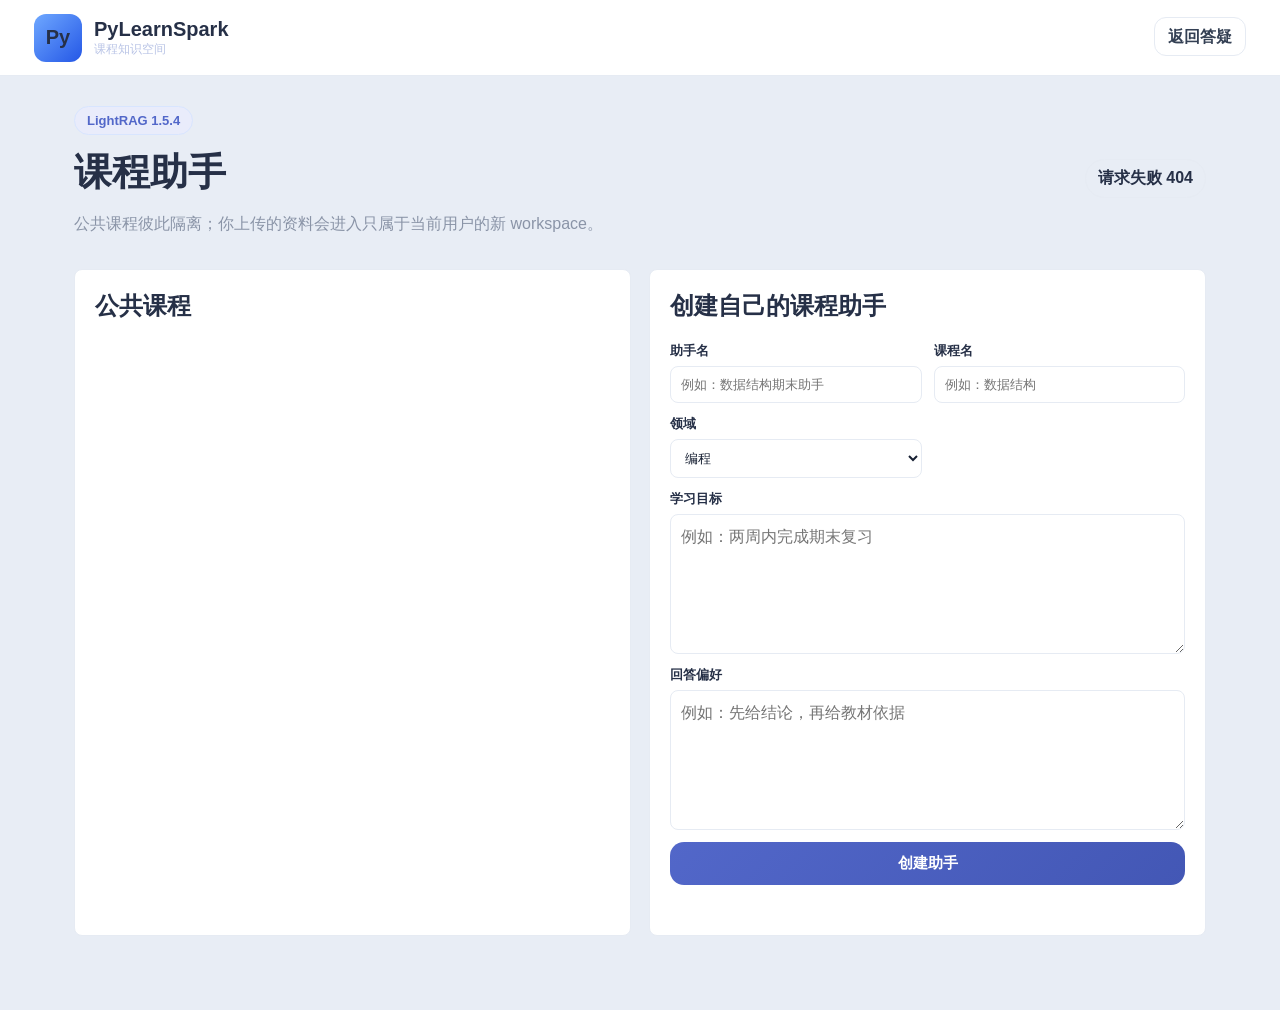
==== static/assistants.html @ be87c615 "Initial commit: Learn Spark campus agent" ====
<!doctype html>
<html lang="zh-CN">
<head>
  <meta charset="UTF-8" />
  <meta name="viewport" content="width=device-width, initial-scale=1.0" />
  <title>课程助手｜PyLearnSpark</title>
  <link rel="stylesheet" href="/static/styles.css?v=7" />
</head>
<body class="profile-body">
  <header class="profile-topbar">
    <a class="brand compact" href="/"><div class="brand-logo">Py</div><div><div class="brand-title">PyLearnSpark</div><div class="brand-subtitle">课程知识空间</div></div></a>
    <nav class="profile-nav"><a href="/chat">返回答疑</a></nav>
  </header>
  <main class="assistant-main">
    <section class="assistant-heading">
      <div><span class="badge">LightRAG 1.5.4</span><h1>课程助手</h1><p>公共课程彼此隔离；你上传的资料会进入只属于当前用户的新 workspace。</p></div>
      <div id="ragStatus" class="review-badge">检测中</div>
    </section>
    <div class="assistant-layout">
      <section class="assistant-panel"><h2>公共课程</h2><div id="publicCourses" class="assistant-list"></div></section>
      <section class="assistant-panel">
        <h2>创建自己的课程助手</h2>
        <form id="assistantForm" class="assistant-form">
          <label>助手名<input name="name" required maxlength="80" placeholder="例如：数据结构期末助手" /></label>
          <label>课程名<input name="course_name" required maxlength="120" placeholder="例如：数据结构" /></label>
          <label>领域<select name="domain"><option value="programming">编程</option><option value="math">数学</option><option value="politics">思政</option><option value="other">其他</option></select></label>
          <label>学习目标<textarea name="learning_goal" rows="2" placeholder="例如：两周内完成期末复习"></textarea></label>
          <label>回答偏好<textarea name="answer_preference" rows="2" placeholder="例如：先给结论，再给教材依据"></textarea></label>
          <button class="primary-btn" type="submit">创建助手</button>
        </form>
        <div id="createResult" class="assistant-feedback"></div>
      </section>
    </div>
    <section id="customPanel" class="assistant-panel" hidden>
      <div class="assistant-panel-head"><div><h2 id="customTitle">我的课程助手</h2><p id="customMeta"></p></div><span id="customStatus" class="review-badge"></span></div>
      <form id="uploadForm" class="upload-row"><input id="documentFile" type="file" accept=".pdf,.docx,.pptx,.txt,.md,.markdown" required /><button class="primary-btn" type="submit">上传并建立索引</button></form>
      <div id="jobProgress" class="job-progress" hidden><div><span id="jobStage">等待</span><strong id="jobPercent">0%</strong></div><progress id="jobBar" max="100" value="0"></progress></div>
      <div id="documentList" class="assistant-list"></div>
      <form id="assistantQueryForm" class="assistant-query"><textarea id="assistantQuestion" rows="2" placeholder="索引完成后，依据刚上传的资料提问" required></textarea><button class="primary-btn" type="submit">提问</button></form>
      <article id="assistantAnswer" class="assistant-answer" hidden></article>
    </section>
  </main>
  <script src="/static/assistants.js?v=1"></script>
</body>
</html>
---- static/styles.css ----
:root{
  --bg:#f4f7fb; --panel:#ffffff; --text:#172033; --muted:#667085; --line:#e6eaf2;
  --primary:#2457e6; --primary2:#163aa8; --soft:#edf3ff; --green:#11a36a; --orange:#ff8a00;
  --shadow:0 18px 50px rgba(23,32,51,.08); --radius:22px;
}
*{box-sizing:border-box} html{scroll-behavior:smooth} body{margin:0;font-family:Inter,"Microsoft YaHei",Arial,sans-serif;background:var(--bg);color:var(--text)}
.page-shell{display:flex;min-height:100vh}.sidebar{width:290px;background:#101b3d;color:white;position:fixed;inset:0 auto 0 0;padding:26px 22px;display:flex;flex-direction:column;gap:24px}.brand{display:flex;align-items:center;gap:12px}.brand-logo{width:48px;height:48px;border-radius:16px;background:linear-gradient(135deg,#6fa8ff,#2457e6);display:grid;place-items:center;font-weight:900;font-size:20px}.brand-title{font-size:20px;font-weight:800}.brand-subtitle{font-size:12px;color:#b9c4e6}.nav{display:flex;flex-direction:column;gap:8px}.nav a{color:#d7def8;text-decoration:none;padding:12px 14px;border-radius:14px}.nav a:hover,.nav a.active{background:rgba(255,255,255,.12);color:#fff}.mode-card{margin-top:auto;background:rgba(255,255,255,.1);border:1px solid rgba(255,255,255,.12);padding:16px;border-radius:18px}.mode-label{font-size:12px;color:#cbd5ff}.mode-value{font-size:20px;font-weight:800;margin:6px 0}.mode-card p{font-size:12px;line-height:1.6;color:#dce4ff}.main{margin-left:290px;width:calc(100% - 290px);padding:28px;display:flex;flex-direction:column;gap:22px}.hero{border-radius:28px;background:radial-gradient(circle at 0% 0%,#ddebff,transparent 32%),linear-gradient(135deg,#fff,#eef4ff);padding:36px;display:grid;grid-template-columns:1.4fr .8fr;gap:24px;box-shadow:var(--shadow)}.badge,.pill{display:inline-flex;align-items:center;gap:6px;background:var(--soft);color:var(--primary);border:1px solid #d8e5ff;border-radius:999px;padding:6px 12px;font-size:13px;font-weight:700}.hero h1{font-size:42px;line-height:1.12;margin:18px 0 14px}.hero p{font-size:17px;color:var(--muted);line-height:1.9;max-width:780px}.hero-actions{display:flex;gap:12px;flex-wrap:wrap;margin-top:18px}.primary-btn,.ghost-btn,.quick-row button{border:0;border-radius:14px;padding:12px 18px;font-size:15px;font-weight:800;cursor:pointer;transition:.2s}.primary-btn{background:linear-gradient(135deg,var(--primary),var(--primary2));color:white;text-decoration:none;display:inline-block}.primary-btn:hover{transform:translateY(-1px);box-shadow:0 12px 24px rgba(36,87,230,.22)}.primary-btn:disabled{background:#98a2b3;cursor:not-allowed;transform:none;box-shadow:none}.ghost-btn,.quick-row button{background:#eef3ff;color:#2457e6}.full{width:100%;margin-top:12px}.hero-panel{display:grid;grid-template-columns:1fr 1fr;gap:14px;align-content:center}.metric{background:white;border:1px solid var(--line);border-radius:22px;padding:22px;box-shadow:0 10px 24px rgba(23,32,51,.05)}.metric strong{display:block;font-size:36px;color:var(--primary)}.metric span{color:var(--muted);font-size:14px}.grid{display:grid;gap:22px}.two-col{grid-template-columns:minmax(0,1.1fr) minmax(320px,.9fr)}.card{background:var(--panel);border:1px solid var(--line);border-radius:var(--radius);box-shadow:var(--shadow);padding:24px}.card-head{display:flex;justify-content:space-between;gap:16px;align-items:flex-start;margin-bottom:16px}.card h2{margin:0 0 6px;font-size:23px}.card h3{margin:14px 0 8px}.card p,.muted{color:var(--muted);line-height:1.7;margin:0}textarea{width:100%;min-height:140px;border:1px solid #d8deea;border-radius:18px;padding:16px;font-size:16px;line-height:1.7;outline:none;resize:vertical;background:#fbfcff}textarea:focus{border-color:#8fb0ff;box-shadow:0 0 0 4px #edf3ff}.quick-row{display:flex;gap:10px;flex-wrap:wrap;margin:12px 0}.profile-grid{display:grid;grid-template-columns:1fr 1fr;gap:12px}.profile-item{background:#fbfcff;border:1px solid var(--line);border-radius:16px;padding:14px}.profile-item span{display:block;color:var(--muted);font-size:12px;margin-bottom:5px}.profile-item strong{font-size:14px}.profile-item.wide{grid-column:1/-1}.agent-flow{display:flex;align-items:stretch;gap:10px;overflow:auto;padding:8px 2px 18px}.agent-step{min-width:150px;flex:1;background:#fbfcff;border:1px solid var(--line);border-radius:18px;padding:16px;text-align:center}.agent-step span{display:inline-grid;place-items:center;width:34px;height:34px;border-radius:50%;background:var(--soft);color:var(--primary);font-weight:900}.agent-step strong{display:block;margin:10px 0 6px}.agent-step em{font-style:normal;color:var(--muted);font-size:13px}.agent-step.done{border-color:#b9d0ff;background:#f7faff}.flow-line{width:26px;align-self:center;height:2px;background:#cfd8ea;flex:0 0 26px}.plan-box{background:#f8fbff;border:1px dashed #b9cafa;border-radius:18px;padding:16px}.path-list,.push-list{display:flex;flex-direction:column;gap:12px}.path-item,.push-item{background:#fbfcff;border:1px solid var(--line);border-radius:16px;padding:14px}.path-item strong,.push-item strong{display:block;color:#1d2b4f;margin-bottom:6px}.path-item p,.push-item p{font-size:14px;color:var(--muted);line-height:1.65}.resource-types{display:flex;flex-wrap:wrap;gap:8px;margin-top:10px}.empty{color:#98a2b3}.markdown-box{background:#fbfcff;border:1px solid var(--line);border-radius:18px;padding:20px;white-space:pre-wrap;line-height:1.8;min-height:320px;overflow:auto}.markdown-box code{background:#eef3ff;border-radius:6px;padding:2px 5px}.kb-list{display:flex;flex-direction:column;gap:12px}.kb-card{border:1px solid var(--line);background:#fbfcff;border-radius:16px;padding:14px}.kb-card strong{display:block;color:#1d2b4f}.kb-card p{font-size:14px;margin-top:6px}.verify-box{background:#fbfcff;border:1px solid var(--line);border-radius:16px;padding:16px;line-height:1.8}.verify-ok{color:var(--green);font-weight:900}.verify-risk{color:var(--orange);font-weight:900}.eval-card textarea{min-height:110px}.eval-result{margin-top:16px;border:1px solid var(--line);background:#fbfcff;border-radius:18px;padding:18px;line-height:1.8}.score{font-size:42px;font-weight:900;color:var(--primary)}.innovation-grid{display:grid;grid-template-columns:repeat(4,1fr);gap:14px}.innovation-grid div{border:1px solid var(--line);background:#fbfcff;border-radius:18px;padding:18px}.innovation-grid strong{font-size:17px}.innovation-grid p{font-size:14px;margin-top:8px}.toast{position:fixed;right:26px;bottom:26px;background:#101b3d;color:#fff;padding:14px 18px;border-radius:14px;box-shadow:var(--shadow);z-index:99}@media(max-width:1100px){.sidebar{position:static;width:auto}.page-shell{display:block}.main{margin-left:0;width:auto}.hero,.two-col{grid-template-columns:1fr}.innovation-grid{grid-template-columns:1fr 1fr}}@media(max-width:720px){.main{padding:16px}.hero{padding:24px}.hero h1{font-size:30px}.hero-panel,.profile-grid,.innovation-grid{grid-template-columns:1fr}.agent-flow{flex-direction:column}.flow-line{display:none}.card-head{flex-direction:column}.sidebar{padding:20px}.nav{display:grid;grid-template-columns:1fr 1fr}.nav a{font-size:13px}}

/* Home overview */
.home-body{background:#f7f9fc;color:var(--text)}.home-topbar{height:76px;display:flex;align-items:center;justify-content:space-between;padding:0 44px;background:rgba(255,255,255,.92);border-bottom:1px solid var(--line);position:sticky;top:0;z-index:20;backdrop-filter:blur(12px)}.brand.compact{text-decoration:none;color:inherit}.brand.compact .brand-logo{border-radius:12px}.home-nav{display:flex;gap:18px;align-items:center}.home-nav a{color:#344054;text-decoration:none;font-weight:700}.home-nav .nav-cta{background:#172033;color:#fff;padding:10px 14px;border-radius:12px}.home-main{max-width:1180px;margin:0 auto;padding:32px 24px 56px}.home-hero{min-height:520px;display:grid;grid-template-columns:minmax(0,1.1fr) minmax(360px,.8fr);gap:28px;align-items:center}.home-hero-copy h1{font-size:56px;line-height:1.05;margin:18px 0 16px;letter-spacing:0}.home-hero-copy p{font-size:18px;line-height:1.9;color:var(--muted);max-width:720px}.home-ask-box{margin-top:22px;background:#fff;border:1px solid var(--line);border-radius:18px;padding:12px;display:grid;grid-template-columns:minmax(0,1fr) 118px;gap:10px;box-shadow:0 14px 36px rgba(23,32,51,.07);max-width:760px}.home-ask-box textarea{min-height:76px;border:0;background:#f8fafc;border-radius:12px;resize:none;font-size:16px;padding:14px}.home-ask-box textarea:focus{box-shadow:0 0 0 3px #edf3ff}.home-ask-box button{align-self:stretch}.home-status-panel{background:#fff;border:1px solid var(--line);border-radius:22px;padding:20px;box-shadow:var(--shadow)}.status-line{display:flex;align-items:center;justify-content:space-between;gap:12px;padding:8px 2px 18px;border-bottom:1px solid var(--line)}.status-line span{color:var(--muted);font-size:14px}.status-line strong{font-size:18px}.metric-grid{display:grid;grid-template-columns:1fr 1fr;gap:12px;margin-top:16px}.home-section{padding:34px 0;border-top:1px solid var(--line)}.section-head{max-width:760px}.section-head h2,.split-section h2,.home-final h2{font-size:34px;line-height:1.18;margin:14px 0 10px}.section-head p,.split-section p,.home-final p{color:var(--muted);line-height:1.8}.agent-grid{display:grid;grid-template-columns:repeat(3,1fr);gap:14px;margin-top:22px}.feature-card{background:#fff;border:1px solid var(--line);border-radius:14px;padding:18px}.feature-card strong{display:block;margin-bottom:8px}.feature-card p{margin:0;color:var(--muted);line-height:1.7;font-size:14px}.split-section{display:grid;grid-template-columns:minmax(0,.8fr) minmax(360px,1fr);gap:28px;align-items:center}.resource-showcase{display:flex;flex-wrap:wrap;gap:10px}.resource-showcase span{background:#fff;border:1px solid var(--line);border-radius:999px;padding:12px 14px;font-weight:800}.loop-list{display:grid;gap:10px}.loop-list div{background:#fff;border:1px solid var(--line);border-radius:14px;padding:14px;display:flex;justify-content:space-between;gap:12px}.loop-list span{color:var(--muted)}.home-final{text-align:center;background:#172033;color:#fff;border-radius:22px;padding:38px;margin-top:26px}.home-final p{color:#dbe4f2;margin-bottom:18px}.home-final .primary-btn{background:#fff;color:#172033}

/* Chat app */
.chat-body{margin:0;background:#eef2f7;color:var(--text);overflow:hidden}.chat-app{height:100vh;display:grid;grid-template-columns:300px minmax(0,1fr) 340px}.chat-sidebar,.resource-panel{background:#fff;border-right:1px solid var(--line);padding:18px;display:flex;flex-direction:column;gap:16px;overflow:auto}.resource-panel{border-right:0;border-left:1px solid var(--line)}.compact-card{margin-top:0;background:#f6f8fb;color:var(--text);border:1px solid var(--line)}.compact-card p{color:var(--muted)}.side-section,.panel-section{border-top:1px solid var(--line);padding-top:14px}.side-section h3,.panel-section h3{margin:0 0 10px;font-size:16px}.chat-main{display:grid;grid-template-rows:auto minmax(0,1fr) auto auto;height:100vh}.chat-header{height:88px;background:#fff;border-bottom:1px solid var(--line);padding:18px 24px;display:flex;align-items:center;justify-content:space-between;gap:18px}.chat-header h1{font-size:24px;margin:0 0 5px}.chat-header p{margin:0;color:var(--muted);font-size:14px}.chat-messages{padding:22px 24px;overflow:auto;display:flex;flex-direction:column;gap:18px}.message{display:flex;gap:12px;max-width:940px}.message.user{align-self:flex-end;flex-direction:row-reverse}.avatar{width:36px;height:36px;border-radius:50%;display:grid;place-items:center;font-weight:900;background:#172033;color:#fff;flex:0 0 36px}.message.user .avatar{background:#11a36a}.bubble{background:#fff;border:1px solid var(--line);border-radius:16px;padding:14px 16px;box-shadow:0 8px 22px rgba(23,32,51,.05);line-height:1.75}.message.user .bubble{background:#eaf8f1;border-color:#ccebdd}.bubble p{margin:6px 0}.answer-meta{display:inline-flex;background:#eaf8f1;color:#0b7a50;border:1px solid #ccebdd;border-radius:999px;padding:4px 10px;font-weight:800;font-size:12px;margin-bottom:10px}.answer-content{white-space:pre-wrap}.answer-content h2{font-size:19px;margin:16px 0 8px}.answer-content h3{font-size:16px;margin:12px 0 6px}.warn{color:#b45309;background:#fff7ed;border:1px solid #fed7aa;border-radius:10px;padding:8px}.quick-prompts{display:flex;gap:10px;padding:0 24px 14px;overflow:auto}.quick-prompts button{white-space:nowrap;border:1px solid var(--line);background:#fff;border-radius:999px;padding:10px 12px;font-weight:800;cursor:pointer;color:#344054}.chat-composer{display:grid;grid-template-columns:minmax(0,1fr) 112px 104px;gap:12px;background:#fff;border-top:1px solid var(--line);padding:14px 24px}.chat-composer textarea{min-height:54px;max-height:140px;border-radius:14px;resize:none}.spark-toggle{display:flex;align-items:center;justify-content:center;gap:7px;background:#f8fafc;border:1px solid var(--line);border-radius:14px;font-weight:900;color:#344054;cursor:pointer}.spark-toggle input{width:16px;height:16px;accent-color:var(--primary)}.mini-profile{display:grid;gap:10px}.mini-profile div{background:#f8fafc;border:1px solid var(--line);border-radius:12px;padding:10px}.mini-profile span{display:block;color:var(--muted);font-size:12px;margin-bottom:3px}.mini-profile strong{font-size:13px;line-height:1.45}.mini-list{display:grid;gap:10px}.mini-item{background:#f8fafc;border:1px solid var(--line);border-radius:12px;padding:10px}.mini-item strong{display:block;font-size:13px;margin-bottom:4px}.mini-item span{display:block;color:var(--muted);font-size:12px;line-height:1.5}.panel-section textarea{width:100%;min-height:110px;border-radius:14px}.eval-mini{margin-top:12px;background:#f8fafc;border:1px solid var(--line);border-radius:12px;padding:12px;line-height:1.6}.eval-score{font-size:28px;font-weight:900;color:var(--primary)}.typing-bar{display:flex;gap:5px;margin-top:10px}.typing-bar span{width:8px;height:8px;border-radius:50%;background:#98a2b3;animation:pulse 1s infinite ease-in-out}.typing-bar span:nth-child(2){animation-delay:.15s}.typing-bar span:nth-child(3){animation-delay:.3s}@keyframes pulse{0%,80%,100%{opacity:.35;transform:translateY(0)}40%{opacity:1;transform:translateY(-3px)}}

.history-shell{border-top:1px solid var(--line);padding-top:14px;display:flex;flex-direction:column;gap:10px}.history-head{display:flex;align-items:center;justify-content:space-between;gap:10px}.history-head h3{margin:0;font-size:16px}.history-head button,.new-chat-btn{border:1px solid var(--line);background:#fff;border-radius:10px;padding:7px 10px;font-weight:800;cursor:pointer;color:#344054}.new-chat-btn{width:100%;background:#172033;color:#fff;border-color:#172033}.history-list{display:grid;gap:8px;max-height:230px;overflow:auto}.history-item{border:1px solid var(--line);background:#f8fafc;border-radius:12px;padding:10px;text-align:left;cursor:pointer;color:var(--text)}.history-item strong{display:block;font-size:13px;white-space:nowrap;overflow:hidden;text-overflow:ellipsis}.history-item span{display:block;color:var(--muted);font-size:12px;margin-top:3px}.history-item.active{border-color:#9bb8ff;background:#edf3ff}.history-shell.collapsed .new-chat-btn,.history-shell.collapsed .history-list{display:none}.work-log{display:grid;gap:7px;margin:6px 0 12px}.work-log-item{position:relative;padding-left:20px;color:#475467;font-size:13px;line-height:1.5}.work-log-item:before{content:"";position:absolute;left:2px;top:7px;width:8px;height:8px;border-radius:50%;background:#2457e6;box-shadow:0 0 0 4px #edf3ff}.work-log-item.done:before{background:#11a36a;box-shadow:0 0 0 4px #eaf8f1}.compact-log{background:#f8fafc;border:1px solid var(--line);border-radius:12px;padding:10px;margin-bottom:12px}.stream-output{white-space:pre-wrap}.thinking-line{position:relative;overflow:hidden;display:flex;align-items:center;gap:10px;min-height:42px;margin:4px 0 10px;padding:10px 12px 10px 34px;border:1px solid #d8e5ff;border-radius:12px;background:#f7faff;color:#344054;font-size:14px}.thinking-line:before{content:"";position:absolute;left:13px;top:17px;width:8px;height:8px;border-radius:50%;background:#2457e6;box-shadow:0 0 0 5px #edf3ff;animation:pulse 1s infinite ease-in-out}.thinking-line:after{content:"";position:absolute;inset:0;background:linear-gradient(90deg,transparent,rgba(36,87,230,.08),transparent);transform:translateX(-100%);animation:thinkingSweep 1.8s infinite}.thinking-line span{position:relative;z-index:1}@keyframes thinkingSweep{100%{transform:translateX(100%)}}

@media(max-width:1100px){.home-topbar{padding:0 20px}.home-nav{display:none}.home-hero,.split-section{grid-template-columns:1fr}.agent-grid{grid-template-columns:1fr 1fr}.chat-app{grid-template-columns:1fr}.chat-sidebar,.resource-panel{display:none}.chat-main{height:100vh}.home-hero-copy h1{font-size:42px}}@media(max-width:720px){.home-main{padding:22px 16px 42px}.home-hero-copy h1{font-size:34px}.home-ask-box{grid-template-columns:1fr}.home-ask-box button{height:48px}.agent-grid,.metric-grid{grid-template-columns:1fr}.loop-list div{display:block}.chat-header{height:auto;align-items:flex-start;flex-direction:column}.chat-composer{grid-template-columns:1fr}.quick-prompts{padding-inline:16px}.chat-messages{padding:18px 16px}.message{max-width:100%}.bubble{max-width:calc(100vw - 88px)}}

/* Focused chat layout */
.chat-app{grid-template-columns:300px minmax(0,1fr)}.chat-sidebar{border-right:1px solid var(--line);padding:16px}.resource-panel,.mode-card,.side-section{display:none}.sidebar-top{display:flex;align-items:center;justify-content:space-between;gap:10px}.sidebar-brand{min-width:0}.sidebar-brand-text{min-width:0}.icon-btn{width:34px;height:34px;border:1px solid var(--line);border-radius:10px;background:#fff;color:#344054;font-size:20px;font-weight:900;cursor:pointer;display:grid;place-items:center}.chat-app.sidebar-collapsed{grid-template-columns:64px minmax(0,1fr)}.chat-app.sidebar-collapsed .chat-sidebar{padding:14px 10px;align-items:center}.chat-app.sidebar-collapsed .sidebar-brand-text,.chat-app.sidebar-collapsed .new-chat-btn,.chat-app.sidebar-collapsed .history-shell{display:none}.chat-app.sidebar-collapsed .brand-logo{width:42px;height:42px;border-radius:12px}.chat-header{height:auto;min-height:96px;padding:18px 24px}.chat-header>div{display:grid;gap:7px}.mode-trigger{justify-self:start;display:inline-flex;align-items:center;gap:8px;border:1px solid #d8e5ff;background:#f7faff;color:#2457e6;border-radius:999px;padding:7px 12px;cursor:pointer}.mode-trigger span{font-size:12px;color:#667085}.mode-trigger strong{font-size:13px}.profile-entry{border:1px solid var(--line);background:#fff;color:#344054;text-decoration:none;border-radius:12px;padding:10px 12px;font-weight:900;white-space:nowrap}.chat-composer{grid-template-columns:minmax(0,1fr) 104px}.modal-backdrop{position:fixed;inset:0;background:rgba(15,23,42,.38);display:grid;place-items:center;z-index:200;padding:24px}.modal-backdrop[hidden]{display:none}.mode-modal{width:min(680px,100%);background:#fff;border:1px solid var(--line);border-radius:18px;box-shadow:0 24px 70px rgba(15,23,42,.24);padding:18px}.modal-head{display:flex;justify-content:space-between;gap:14px;align-items:flex-start;margin-bottom:14px}.modal-head h2{margin:0 0 6px;font-size:22px}.modal-head p{margin:0;color:var(--muted);line-height:1.6}.mode-options{display:grid;gap:12px}.mode-option{text-align:left;border:1px solid var(--line);background:#f8fafc;border-radius:14px;padding:16px;cursor:pointer;color:var(--text)}.mode-option strong{display:block;font-size:17px;margin-bottom:6px}.mode-option span{display:block;color:var(--muted);line-height:1.65}.mode-option.active{border-color:#2457e6;background:#edf3ff;box-shadow:0 0 0 3px #edf3ff}

/* Student profile page */
.profile-body{margin:0;background:#f5f7fb;color:var(--text)}.profile-topbar{height:76px;background:#fff;border-bottom:1px solid var(--line);display:flex;align-items:center;justify-content:space-between;padding:0 34px}.profile-nav a{color:#344054;text-decoration:none;border:1px solid var(--line);border-radius:12px;padding:10px 13px;font-weight:900}.profile-main{max-width:1180px;margin:0 auto;padding:30px 24px 56px}.profile-hero-panel{background:#fff;border:1px solid var(--line);border-radius:18px;padding:24px;display:grid;grid-template-columns:minmax(0,1fr) 320px;gap:22px;align-items:center}.profile-hero-panel h1{font-size:40px;line-height:1.1;margin:16px 0 10px}.profile-hero-panel p{color:var(--muted);line-height:1.8;margin:0;max-width:680px}.profile-summary{background:#f8fafc;border:1px solid var(--line);border-radius:14px;padding:18px}.profile-summary strong{display:block;font-size:20px;margin-bottom:8px}.profile-summary span{color:var(--muted);line-height:1.6}.profile-layout{display:grid;gap:18px;margin-top:18px}.profile-layout.lower{grid-template-columns:minmax(0,1fr) minmax(0,1fr)}.profile-detail-panel{background:#fff;border:1px solid var(--line);border-radius:18px;padding:20px}.profile-record-section{margin-top:18px}.profile-detail-panel h2{margin:0 0 6px;font-size:22px}.profile-section-head p{margin:0 0 16px;color:var(--muted)}.profile-record-grid{display:grid;grid-template-columns:repeat(3,minmax(0,1fr));gap:12px}.profile-record{background:#f8fafc;border:1px solid var(--line);border-radius:12px;padding:14px;min-width:0}.profile-record.conflict{border-color:#f59e0b;background:#fffbeb}.profile-record.insufficient{background:#fcfcfd}.profile-record-head{display:flex;align-items:center;justify-content:space-between;gap:10px}.profile-record-head strong{font-size:15px}.profile-record-head span{font-size:12px;color:#667085}.profile-record-value{font-size:16px;font-weight:900;color:#1d2b4f;margin:12px 0;overflow-wrap:anywhere}.profile-record dl{display:grid;gap:7px;margin:0}.profile-record dl div{display:grid;grid-template-columns:58px minmax(0,1fr);gap:8px}.profile-record dt{color:#667085;font-size:12px}.profile-record dd{margin:0;font-size:12px;line-height:1.5;overflow-wrap:anywhere}.profile-timeline{display:grid;gap:10px}.profile-timeline>div{background:#f8fafc;border:1px solid var(--line);border-radius:12px;padding:11px;color:#344054;line-height:1.55}.profile-change strong,.profile-change span,.profile-change small{display:block}.profile-change span{margin:4px 0}.profile-change small{color:#667085}.missing-grid{display:flex;flex-wrap:wrap;gap:9px}.missing-grid span{background:#f8fafc;color:#667085;border:1px dashed #cbd5e1;border-radius:999px;padding:8px 11px;font-weight:800}

@media(max-width:1100px){.chat-app{grid-template-columns:1fr}.chat-sidebar{display:none}.profile-hero-panel,.profile-layout,.profile-layout.lower{grid-template-columns:1fr}.profile-record-grid{grid-template-columns:repeat(2,minmax(0,1fr))}}@media(max-width:720px){.profile-topbar{padding:0 16px}.profile-main{padding:20px 16px 40px}.profile-hero-panel h1{font-size:32px}.profile-record-grid{grid-template-columns:1fr}.chat-header{align-items:flex-start;flex-direction:column}.chat-composer{grid-template-columns:1fr}.profile-entry{width:100%;text-align:center}.mode-trigger{max-width:100%;white-space:normal}}

/* Product polish overrides */
.chat-sidebar{overflow:hidden}.history-shell{flex:1;min-height:0}.history-list{max-height:none;min-height:0;flex:1;align-content:start}.chat-app.sidebar-collapsed{grid-template-columns:48px minmax(0,1fr)}.chat-app.sidebar-collapsed .chat-sidebar{padding:12px 6px;align-items:center}.chat-app.sidebar-collapsed .sidebar-top{width:100%;justify-content:center}.chat-app.sidebar-collapsed .sidebar-brand{display:none}.chat-app.sidebar-collapsed .icon-btn{width:34px;height:42px;border-radius:12px}.quick-prompts{align-items:center}.quick-prompts .prompt-refresh{background:#172033;color:#fff;border-color:#172033}.radar-guide.filled{fill:#f8fbff;stroke:#c7d8ff;stroke-width:2}.radar-shape.soft{fill:#edf3ff;stroke:#2457e6;stroke-width:1.5}.radar-center-main{font-size:18px!important;font-weight:900!important;fill:#172033!important}.radar-center-sub{font-size:12px!important;fill:#667085!important}.dimension-card.qualitative{display:grid;gap:8px}.dimension-card.qualitative strong{font-size:15px}.dimension-card.qualitative span{display:block;background:#edf3ff;border:1px solid #d8e5ff;border-radius:10px;padding:8px 10px;color:#2457e6;line-height:1.55;font-weight:900}.dimension-card.qualitative p{font-size:13px;line-height:1.6}
.resource-link{display:inline-block;color:#2457e6;font-weight:900;text-decoration:none;border-bottom:1px solid #84adff}.resource-link:hover{color:#153eaa}
.answer-citations{margin-top:14px;border-top:1px solid var(--line);padding-top:10px}.answer-citations summary{cursor:pointer;color:#475467;font-size:13px;font-weight:900}.answer-citations a{display:block;color:#2457e6;text-decoration:none;font-size:13px;margin-top:8px}

/* Persisted learning resource page */
.resource-body{margin:0;background:#f5f7fb;color:var(--text)}.resource-main{max-width:1040px;margin:0 auto;padding:30px 24px 56px}.resource-header{display:flex;justify-content:space-between;align-items:center;gap:18px;background:#fff;border:1px solid var(--line);border-radius:16px;padding:22px}.resource-header h1{margin:12px 0 0;font-size:32px}.review-badge{border:1px solid var(--line);border-radius:999px;padding:8px 12px;font-weight:900}.review-badge.passed{color:#087443;background:#ecfdf3;border-color:#abefc6}.review-badge.needs_revision,.review-badge.insufficient_evidence{color:#b54708;background:#fffaeb;border-color:#fedf89}.review-badge.rejected{color:#b42318;background:#fef3f2;border-color:#fecdca}.resource-content,.resource-meta-panel{background:#fff;border:1px solid var(--line);border-radius:16px;padding:24px;margin-top:18px}.resource-content pre{overflow:auto;background:#101828;color:#f2f4f7;border-radius:10px;padding:16px;line-height:1.65}.generated-document{line-height:1.8}.generated-document h1{font-size:28px}.generated-document h2{font-size:20px;margin-top:24px}.mermaid-canvas{min-height:280px;display:grid;place-items:center;overflow:auto}.mermaid-canvas.render-failed pre{display:block;white-space:pre-wrap}.resource-content details{margin-top:14px}.resource-content summary{cursor:pointer;font-weight:900}.quiz-list,.reading-list{display:grid;gap:12px}.quiz-item{border:1px solid var(--line);border-radius:12px;padding:16px;background:#f8fafc}.quiz-item>span{color:#667085;font-size:13px}.reading-list a,.citation-item{display:grid;gap:4px;border:1px solid var(--line);border-radius:12px;padding:14px;color:#1d2b4f;text-decoration:none}.reading-list a:hover,.citation-item:hover{border-color:#84adff;background:#f5f8ff}.reading-list span,.citation-item span{color:#667085;font-size:13px}.resource-meta-grid{display:grid;grid-template-columns:1fr 1fr;gap:18px}.resource-meta-panel h2{margin-top:0}.resource-meta-panel ul{padding-left:20px;line-height:1.7}.resource-meta-panel li small{display:block;color:#667085}.citation-item{margin-bottom:9px}.review-line{border-top:1px solid var(--line);padding-top:14px}@media(max-width:760px){.resource-header,.resource-meta-grid{display:grid;grid-template-columns:1fr}.resource-header h1{font-size:26px}}

/* Voice input */
.chat-composer{grid-template-columns:minmax(0,1fr) 78px 104px}.voice-btn{height:54px;border:1px solid var(--line);background:#f8fafc;color:#344054;border-radius:14px;font-weight:900;cursor:pointer}.voice-btn:hover{border-color:#2457e6;color:#2457e6}.voice-btn.recording{background:#fff1f2;border-color:#fecdd3;color:#be123c}.voice-btn:disabled{cursor:wait;opacity:.72}.voice-status{grid-column:1/-1;min-height:18px;font-size:12px;color:#667085}.voice-status.recording{color:#be123c}.voice-status.working{color:#2457e6}.voice-status.ok{color:#0b7a50}.voice-status.warn,.voice-status.error{color:#b45309}@media(max-width:720px){.chat-composer{grid-template-columns:1fr}.voice-btn{height:46px}.voice-status{min-height:16px}}

/* Course selection and user-created assistants */
.course-picker{display:flex;align-items:center;gap:8px;color:#667085;font-size:13px;font-weight:800}.course-picker select{min-width:220px;border:1px solid var(--line);border-radius:9px;padding:7px 9px;background:#fff;color:#172033}.chat-header-actions{display:flex;gap:8px;align-items:center}.assistant-main{max-width:1180px;margin:0 auto;padding:30px 24px 56px}.assistant-heading{display:flex;align-items:center;justify-content:space-between;gap:20px;margin-bottom:18px}.assistant-heading h1{font-size:38px;margin:12px 0 8px}.assistant-heading p,.assistant-panel p{color:var(--muted)}.assistant-layout{display:grid;grid-template-columns:1fr 1fr;gap:18px}.assistant-panel{background:#fff;border:1px solid var(--line);border-radius:8px;padding:20px;margin-bottom:18px}.assistant-panel h2{margin-top:0}.assistant-list{display:grid;gap:10px}.assistant-item{display:grid;grid-template-columns:minmax(0,1fr) auto;gap:5px 12px;border:1px solid var(--line);background:#f8fafc;border-radius:8px;padding:12px}.assistant-item strong{overflow-wrap:anywhere}.assistant-item span{grid-column:1;color:#667085;font-size:12px}.assistant-item a{grid-column:2;grid-row:1/3;align-self:center;color:#2457e6;text-decoration:none;font-weight:800}.assistant-form{display:grid;grid-template-columns:1fr 1fr;gap:12px}.assistant-form label{display:grid;gap:6px;font-size:13px;font-weight:800}.assistant-form label:nth-child(n+4),.assistant-form button{grid-column:1/-1}.assistant-form input,.assistant-form select,.assistant-form textarea,.assistant-query textarea{border:1px solid var(--line);border-radius:8px;padding:10px;background:#fff;color:#172033}.assistant-feedback{min-height:20px;margin-top:10px;color:#475467}.assistant-panel-head,.upload-row,.assistant-query,.job-progress>div{display:flex;align-items:center;justify-content:space-between;gap:12px}.upload-row,.assistant-query{margin:16px 0}.upload-row input,.assistant-query textarea{flex:1}.job-progress{background:#f8fafc;border:1px solid var(--line);border-radius:8px;padding:12px;margin:12px 0}.job-progress progress{width:100%;margin-top:8px}.assistant-answer{border:1px solid var(--line);border-radius:8px;background:#f8fafc;padding:16px;line-height:1.7}.assistant-answer small{color:#667085}@media(max-width:760px){.assistant-layout,.assistant-form{grid-template-columns:1fr}.assistant-form label,.assistant-form label:nth-child(n+4),.assistant-form button{grid-column:1}.assistant-heading,.assistant-panel-head,.upload-row,.assistant-query{align-items:stretch;flex-direction:column}.course-picker select{min-width:0;max-width:100%}.chat-header-actions{width:100%;flex-wrap:wrap}}

/* Voice icon polish */
.chat-composer{grid-template-columns:minmax(0,1fr) 104px;align-items:end}.input-shell{position:relative;min-width:0}.input-shell textarea{width:100%;box-sizing:border-box;padding-right:58px}.voice-btn{position:absolute;right:10px;bottom:10px;width:38px;height:38px;padding:0;display:grid;place-items:center;border:0;border-radius:50%;background:transparent;color:#667085;transition:background .18s ease,box-shadow .18s ease,color .18s ease,transform .18s ease}.voice-btn:hover{background:#fff;color:#2457e6;box-shadow:0 8px 22px rgba(36,87,230,.2),0 0 0 6px rgba(36,87,230,.08);transform:translateY(-1px)}.voice-btn:focus-visible{outline:0;box-shadow:0 0 0 4px rgba(36,87,230,.18)}.voice-btn:disabled{cursor:wait;opacity:.72}.voice-btn.recording{background:#fff1f2;color:#be123c;box-shadow:0 0 0 6px rgba(190,18,60,.1)}.voice-btn.recognizing{background:#edf3ff;color:#2457e6}.voice-icon{width:20px;height:20px;display:block;fill:none;stroke:currentColor;stroke-width:2;stroke-linecap:round;stroke-linejoin:round}.voice-status{grid-column:1/-1;padding-left:2px}@media(max-width:720px){.chat-composer{grid-template-columns:1fr}.voice-btn{height:38px}.primary-btn{height:46px}}

/* Campus Lumina visual system */
:root{
  --lumina-bg:#e8edf5;
  --lumina-surface:#ffffff;
  --lumina-soft:#f6f8fc;
  --lumina-text:#263047;
  --lumina-muted:#8a94a7;
  --lumina-line:#e6ebf3;
  --lumina-indigo:#5267c9;
  --lumina-indigo-soft:#e9ecfb;
  --lumina-teal:#2eb9a6;
  --lumina-teal-soft:#e4f7f3;
  --lumina-orange:#ff9868;
  --lumina-orange-soft:#fff0e8;
  --lumina-shadow:0 22px 60px rgba(48,61,91,.10);
  --bg:var(--lumina-bg);--panel:var(--lumina-surface);--text:var(--lumina-text);--muted:var(--lumina-muted);--line:var(--lumina-line);
  --primary:var(--lumina-indigo);--primary2:#4357b5;--soft:var(--lumina-indigo-soft);--green:var(--lumina-teal);--orange:var(--lumina-orange);
}
.lumina-body{margin:0;background:var(--lumina-bg);color:var(--lumina-text);font-family:Inter,"Microsoft YaHei",Arial,sans-serif;letter-spacing:0;overflow:auto}
.lumina-body button,.lumina-body input,.lumina-body textarea,.lumina-body select{font:inherit;letter-spacing:0}
.lumina-body a{color:inherit}
.lumina-stage{min-height:100vh;padding:20px;display:grid;place-items:center}
.lumina-shell{width:min(1580px,100%);min-height:calc(100vh - 40px);background:var(--lumina-surface);border:1px solid rgba(255,255,255,.9);border-radius:30px;box-shadow:var(--lumina-shadow);overflow:hidden}
.dashboard-shell{display:grid;grid-template-columns:220px minmax(560px,1fr) 310px}
.lumina-sidebar{background:#f8f9fc;border-right:1px solid var(--lumina-line);padding:28px 20px;display:flex;flex-direction:column;min-width:0}
.lumina-brand{display:flex;align-items:center;gap:11px;text-decoration:none;color:var(--lumina-text);min-width:0}
.lumina-brand-mark{position:relative;width:43px;height:43px;flex:0 0 43px;display:grid;place-items:center;border-radius:13px;background:var(--lumina-indigo);color:#fff;font-weight:900;font-size:15px;box-shadow:5px 5px 0 var(--lumina-orange)}
.lumina-brand strong,.lumina-brand small{display:block;white-space:nowrap}.lumina-brand strong{font-size:17px}.lumina-brand small{margin-top:3px;color:var(--lumina-muted);font-size:10px;font-weight:700}
.lumina-nav{display:flex;flex-direction:column;gap:7px;margin-top:42px}
.lumina-nav a{display:flex;align-items:center;gap:12px;min-height:44px;padding:0 13px;border-radius:13px;color:#667086;text-decoration:none;font-size:13px;font-weight:800;transition:background .18s ease,color .18s ease,transform .18s ease}
.lumina-nav a:hover{background:#eef1f8;color:var(--lumina-text);transform:translateX(2px)}
.lumina-nav a.active{background:var(--lumina-indigo);color:#fff;box-shadow:0 9px 18px rgba(82,103,201,.20)}
.nav-symbol{width:22px;flex:0 0 22px;text-align:center;font-size:18px;font-weight:500}
.lumina-side-note{margin-top:auto;border-radius:20px;background:#eef1fb;padding:18px;color:var(--lumina-text)}
.side-note-icon{width:35px;height:35px;display:grid;place-items:center;border-radius:11px;background:#fff;color:var(--lumina-indigo);font-weight:900;box-shadow:0 8px 18px rgba(82,103,201,.12)}
.lumina-side-note strong{display:block;margin:14px 0 7px;font-size:14px}.lumina-side-note p{margin:0;color:#6f7890;font-size:11px;line-height:1.65}.lumina-side-note a{display:inline-block;margin-top:13px;color:var(--lumina-indigo);text-decoration:none;font-size:12px;font-weight:900}
.lumina-main{min-width:0;background:#f7f8fc;padding:0 30px 34px}
.lumina-topbar{height:82px;display:flex;align-items:center;justify-content:space-between;gap:18px}
.lumina-search{width:min(420px,58%);height:43px;display:flex;align-items:center;gap:9px;padding:0 15px;border:1px solid var(--lumina-line);border-radius:14px;background:#fff;color:var(--lumina-muted)}
.lumina-search span{font-size:21px}.lumina-search input{width:100%;border:0;outline:0;background:transparent;color:var(--lumina-text);font-size:13px}.lumina-search input::placeholder{color:#a2aabc}
.lumina-date{color:var(--lumina-muted);font-size:12px;font-weight:800;white-space:nowrap}
.dashboard-welcome{min-height:230px;border-radius:28px;background:#e8ebfa;display:grid;grid-template-columns:minmax(0,1fr) 280px;align-items:center;overflow:hidden;padding:34px 42px;position:relative}
.dashboard-welcome:after{content:"";position:absolute;width:160px;height:160px;border:28px solid rgba(255,255,255,.35);border-radius:50%;right:-70px;top:-95px}
.welcome-copy{position:relative;z-index:2}.welcome-kicker{color:var(--lumina-indigo);font-size:10px;font-weight:900}.welcome-copy h1{margin:9px 0 8px;font-size:34px;line-height:1.2}.welcome-copy p{margin:0 0 23px;color:#737c94;font-size:12px}.lumina-primary-btn,.lumina-secondary-btn{display:inline-flex;align-items:center;justify-content:center;gap:17px;min-height:42px;padding:0 18px;border:0;border-radius:13px;text-decoration:none;font-size:12px;font-weight:900}.lumina-primary-btn{background:var(--lumina-indigo);color:#fff!important;box-shadow:0 10px 20px rgba(82,103,201,.20)}.lumina-primary-btn:hover{background:#455ab9}.lumina-primary-btn span{font-size:17px}.lumina-secondary-btn{background:#fff;color:var(--lumina-indigo)!important;border:1px solid var(--lumina-line)}
.book-illustration{height:190px;position:relative;z-index:1}.book{position:absolute;width:150px;height:46px;border-radius:8px 4px 4px 8px;display:flex;align-items:center;padding-left:26px;color:#fff;font-size:10px;font-weight:900;box-shadow:0 13px 24px rgba(45,55,87,.15);transform-origin:center}.book:before{content:"";position:absolute;left:10px;top:0;width:7px;height:100%;border-left:1px solid rgba(255,255,255,.55);border-right:1px solid rgba(255,255,255,.28)}.book i{position:absolute;right:-8px;top:5px;width:16px;height:36px;border-radius:0 8px 8px 0;background:#fff;box-shadow:inset -3px 0 #dce1ec}.book-indigo{background:var(--lumina-indigo);right:35px;top:18px;transform:rotate(11deg)}.book-teal{background:var(--lumina-teal);right:60px;top:70px;transform:rotate(-5deg)}.book-orange{background:var(--lumina-orange);right:22px;top:122px;transform:rotate(5deg)}.book-shadow{position:absolute;width:200px;height:22px;border-radius:50%;right:7px;bottom:0;background:rgba(65,74,105,.12);filter:blur(8px)}
.dashboard-section{margin-top:28px}.lumina-section-head{display:flex;align-items:flex-end;justify-content:space-between;gap:18px;margin-bottom:15px}.lumina-section-head>div>span{display:block;color:var(--lumina-muted);font-size:9px;text-transform:uppercase;font-weight:900}.lumina-section-head h2{margin:3px 0 0;font-size:20px}.lumina-section-head p{margin:5px 0 0;color:var(--lumina-muted);font-size:12px}.lumina-section-head>a{color:var(--lumina-indigo);text-decoration:none;font-size:11px;font-weight:900}.lumina-section-head.compact{margin-bottom:13px}.lumina-section-head.compact h2{font-size:17px}
.dashboard-feature-grid{display:grid;grid-template-columns:repeat(3,minmax(0,1fr));gap:15px}.dashboard-feature{min-width:0;min-height:126px;display:grid;grid-template-columns:46px minmax(0,1fr) 18px;align-items:center;gap:12px;padding:18px;border:1px solid var(--lumina-line);border-radius:20px;background:#fff;text-decoration:none;transition:transform .18s ease,box-shadow .18s ease}.dashboard-feature:hover{transform:translateY(-2px);box-shadow:0 14px 28px rgba(48,61,91,.08)}.dashboard-feature .feature-icon{width:45px;height:45px;display:grid;place-items:center;border-radius:14px;font-size:22px}.dashboard-feature h3{margin:0 0 7px;font-size:14px}.dashboard-feature p{margin:0;color:var(--lumina-muted);font-size:10px;line-height:1.55}.dashboard-feature b{font-size:17px}.feature-indigo .feature-icon{background:var(--lumina-indigo-soft);color:var(--lumina-indigo)}.feature-teal .feature-icon{background:var(--lumina-teal-soft);color:var(--lumina-teal)}.feature-orange .feature-icon{background:var(--lumina-orange-soft);color:var(--lumina-orange)}.feature-indigo b{color:var(--lumina-indigo)}.feature-teal b{color:var(--lumina-teal)}.feature-orange b{color:var(--lumina-orange)}
.lumina-table-card{overflow:auto;border:1px solid var(--lumina-line);border-radius:20px;background:#fff}.lumina-table-card table{width:100%;border-collapse:collapse;min-width:650px}.lumina-table-card th,.lumina-table-card td{padding:14px 17px;text-align:left;border-bottom:1px solid var(--lumina-line);font-size:11px}.lumina-table-card tr:last-child td{border-bottom:0}.lumina-table-card th{color:var(--lumina-muted);font-size:9px;text-transform:uppercase}.lumina-table-card td strong{font-size:12px}.lumina-table-card td a{color:var(--lumina-indigo);font-weight:900;text-decoration:none}.task-status{display:inline-flex;padding:5px 9px;border-radius:999px;font-size:9px;font-weight:900}.status-progress{background:var(--lumina-teal-soft);color:#188c7e}.status-waiting{background:var(--lumina-orange-soft);color:#d66b3a}
.lumina-rightbar{background:#fff;border-left:1px solid var(--lumina-line);padding:28px 24px;display:flex;flex-direction:column;gap:27px}.dashboard-user-card{display:grid;grid-template-columns:44px minmax(0,1fr) 30px;align-items:center;gap:11px}.user-avatar{width:44px;height:44px;border-radius:15px;display:grid;place-items:center;background:var(--lumina-indigo-soft);color:var(--lumina-indigo);font-weight:900}.dashboard-user-card strong,.dashboard-user-card span{display:block}.dashboard-user-card strong{font-size:13px}.dashboard-user-card span{margin-top:4px;color:var(--lumina-muted);font-size:10px}.dashboard-user-card>a{width:30px;height:30px;display:grid;place-items:center;text-decoration:none;border:1px solid var(--lumina-line);border-radius:10px;color:var(--lumina-indigo)}
.calendar-card{border-top:1px solid var(--lumina-line);padding-top:22px}.calendar-head{display:flex;align-items:center;justify-content:space-between;margin-bottom:17px}.calendar-head h3{margin:0;font-size:14px}.calendar-head button{width:28px;height:28px;border:1px solid var(--lumina-line);border-radius:9px;background:#fff;color:var(--lumina-text);cursor:pointer}.calendar-week,.calendar-grid{display:grid;grid-template-columns:repeat(7,1fr);gap:5px}.calendar-week span{text-align:center;color:var(--lumina-muted);font-size:8px;font-weight:900}.calendar-grid{margin-top:8px}.calendar-day{position:relative;aspect-ratio:1;border:0;border-radius:9px;background:transparent;color:var(--lumina-text);font-size:9px;cursor:default}.calendar-day.muted{color:#c3c9d5}.calendar-day.today{background:var(--lumina-indigo);color:#fff;font-weight:900}.calendar-day.has-reminder:not(.today):after{content:"";position:absolute;width:4px;height:4px;border-radius:50%;background:var(--lumina-orange);left:50%;bottom:2px;transform:translateX(-50%)}
.reminder-card{border-top:1px solid var(--lumina-line);padding-top:22px}.reminder-item{display:grid;grid-template-columns:12px 1fr;gap:11px;align-items:start;padding:10px 0}.reminder-item>span{width:10px;height:10px;border-radius:4px;margin-top:2px}.reminder-item strong,.reminder-item time{display:block}.reminder-item strong{font-size:11px}.reminder-item time{margin-top:5px;color:var(--lumina-muted);font-size:8px;line-height:1.45}.reminder-indigo>span{background:var(--lumina-indigo)}.reminder-teal>span{background:var(--lumina-teal)}.reminder-orange>span{background:var(--lumina-orange)}
.service-card{margin-top:auto;display:flex;align-items:center;gap:10px;padding:13px;border:1px solid var(--lumina-line);border-radius:15px;background:var(--lumina-soft)}.service-dot{width:8px;height:8px;border-radius:50%;background:var(--lumina-teal);box-shadow:0 0 0 5px rgba(46,185,166,.12)}.service-card strong,.service-card small{display:block}.service-card strong{font-size:11px}.service-card small{margin-top:3px;color:var(--lumina-muted);font-size:9px}

/* Campus Lumina Agent workspace */
.agent-body{overflow:hidden}.agent-layout{display:grid;grid-template-columns:220px minmax(0,1fr);height:calc(100vh - 40px);min-height:680px}.agent-global-sidebar{height:100%;overflow:hidden}.agent-service-state{margin-top:auto;display:flex;align-items:center;gap:10px;padding-top:18px;border-top:1px solid var(--lumina-line)}.agent-service-state>span{width:9px;height:9px;border-radius:50%;background:var(--lumina-teal);box-shadow:0 0 0 5px rgba(46,185,166,.12)}.agent-service-state strong,.agent-service-state small{display:block}.agent-service-state strong{font-size:10px}.agent-service-state small{margin-top:4px;color:var(--lumina-muted);font-size:8px;line-height:1.4}.agent-workspace{display:grid;grid-template-columns:280px minmax(0,1fr);min-width:0;min-height:0;background:#f7f8fc}.agent-layout .chat-sidebar{display:flex;width:auto;position:static;inset:auto;background:#fff;color:var(--lumina-text);border-right:1px solid var(--lumina-line);padding:24px 17px;gap:15px;overflow:hidden}.agent-rail-title span{color:var(--lumina-muted);font-size:9px;font-weight:900}.agent-rail-title h2{margin:4px 0 0;font-size:19px}.agent-layout .icon-btn{border:1px solid var(--lumina-line);background:#fff;color:var(--lumina-text);border-radius:10px}.agent-options{display:grid;gap:8px}.agent-option{width:100%;min-height:58px;display:grid;grid-template-columns:38px minmax(0,1fr);align-items:center;gap:10px;padding:8px;border:1px solid transparent;border-radius:15px;background:transparent;color:var(--lumina-text);text-decoration:none;text-align:left;cursor:pointer}.agent-option:hover{background:var(--lumina-soft)}.agent-option.active{background:var(--lumina-indigo-soft);border-color:#dfe4fa}.agent-option.disabled{opacity:.46;cursor:not-allowed}.agent-avatar{width:38px;height:38px;border-radius:12px;display:grid;place-items:center;color:#fff;font-size:11px;font-weight:900}.agent-avatar.python{background:var(--lumina-indigo)}.agent-avatar.math{background:var(--lumina-teal)}.agent-avatar.politics{background:var(--lumina-orange)}.agent-avatar.english{background:#8f9bb2}.agent-avatar.custom{background:#fff;color:var(--lumina-indigo);border:1px dashed #aeb9e9}.agent-option strong,.agent-option small{display:block;overflow:hidden;text-overflow:ellipsis;white-space:nowrap}.agent-option strong{font-size:11px}.agent-option small{margin-top:4px;color:var(--lumina-muted);font-size:8px}.agent-layout .new-chat-btn{min-height:40px;border:0;border-radius:12px;background:var(--lumina-indigo);color:#fff;font-size:11px}.agent-layout .history-shell{flex:1;min-height:0;padding-top:15px}.agent-layout .history-head h3{color:var(--lumina-muted);font-size:10px;text-transform:uppercase}.agent-layout .history-list{max-height:none;overflow:auto;gap:5px}.agent-layout .history-item{border:0;border-radius:11px;background:transparent;padding:9px}.agent-layout .history-item:hover,.agent-layout .history-item.active{background:var(--lumina-soft)}.agent-layout .history-item.active{box-shadow:inset 3px 0 var(--lumina-indigo)}.agent-layout .history-item strong{font-size:10px}.agent-layout .history-item span{font-size:8px}
.agent-chat-main{display:grid;grid-template-rows:auto minmax(0,1fr) auto auto;height:100%;min-height:0;background:#f8f9fc}.agent-chat-header{min-height:88px;height:auto;padding:14px 24px;background:#fff;border-bottom:1px solid var(--lumina-line);display:flex;align-items:center;justify-content:space-between;gap:18px}.agent-heading{display:flex;align-items:center;gap:12px;min-width:0}.active-agent-mark{width:45px;height:45px;flex:0 0 45px;display:grid;place-items:center;border-radius:14px;background:var(--lumina-indigo);color:#fff;font-weight:900}.agent-heading>div:last-child{min-width:0}.agent-heading span{color:var(--lumina-muted);font-size:8px;font-weight:900;text-transform:uppercase}.agent-heading h1{margin:2px 0 5px;font-size:17px;white-space:nowrap;overflow:hidden;text-overflow:ellipsis}.agent-heading .course-picker{font-size:9px}.agent-heading .course-picker select{min-width:190px;padding:4px 7px;border-radius:7px;font-size:9px}.agent-header-tools{display:flex;align-items:center;gap:10px}.mode-pills{display:flex;align-items:center;padding:3px;border-radius:999px;background:#f0f2f7}.mode-pill{height:29px;padding:0 11px;border:0;border-radius:999px;background:transparent;color:var(--lumina-muted);font-size:9px;font-weight:900;cursor:pointer}.mode-pill.active{background:#fff;color:var(--lumina-indigo);box-shadow:0 4px 12px rgba(48,61,91,.10)}.mode-info-btn{width:24px;height:24px;border:1px solid var(--lumina-line);border-radius:50%;background:#fff;color:var(--lumina-muted);font-size:10px;font-weight:900;cursor:pointer}.current-mode-label{display:none}.chat-header-actions{display:flex;gap:6px}.header-icon-link{width:31px;height:31px;display:grid;place-items:center;border:1px solid var(--lumina-line);border-radius:10px;background:#fff;text-decoration:none;color:var(--lumina-indigo);font-size:15px;font-weight:900}.sr-only{position:absolute!important;width:1px!important;height:1px!important;padding:0!important;margin:-1px!important;overflow:hidden!important;clip:rect(0,0,0,0)!important;white-space:nowrap!important;border:0!important}
.agent-layout .chat-messages{padding:24px clamp(20px,5vw,68px);gap:17px;min-height:0;background:#f8f9fc}.agent-layout .message{max-width:min(760px,85%)}.agent-layout .message.user{margin-left:auto}.agent-layout .avatar{width:34px;height:34px;flex-basis:34px;border-radius:11px;background:var(--lumina-indigo);font-size:9px}.agent-layout .message.user .avatar{background:var(--lumina-teal)}.agent-layout .bubble{border:1px solid var(--lumina-line);border-radius:17px;padding:13px 16px;background:#fff;box-shadow:0 7px 18px rgba(48,61,91,.05);font-size:12px;line-height:1.75}.agent-layout .message.user .bubble{background:var(--lumina-indigo);border-color:var(--lumina-indigo);color:#fff;border-bottom-right-radius:5px}.agent-layout .message.assistant .bubble{border-bottom-left-radius:5px}.agent-layout .answer-meta{background:var(--lumina-teal-soft);color:#188c7e;border-color:#cdeee8}.agent-layout .thinking-line{background:#f1f3fb;border-color:#e1e5f7;color:#626d87}.agent-layout .thinking-line:before{background:var(--lumina-indigo);box-shadow:0 0 0 5px var(--lumina-indigo-soft)}.agent-layout .quick-prompts{padding:8px clamp(20px,5vw,68px) 10px;background:#f8f9fc}.agent-layout .quick-prompts button{border-color:var(--lumina-line);border-radius:999px;background:#fff;color:#677087;padding:7px 11px;font-size:9px}.agent-layout .quick-prompts button:hover{border-color:#bec7ee;color:var(--lumina-indigo)}.agent-layout .quick-prompts .prompt-refresh{width:30px;padding:0;background:var(--lumina-indigo-soft);color:var(--lumina-indigo);border-color:transparent;font-size:14px}
.agent-layout .chat-composer{grid-template-columns:minmax(0,1fr) 82px;gap:9px;align-items:end;padding:12px clamp(20px,5vw,68px) 16px;border-top:0;background:#f8f9fc}.agent-layout .input-shell{background:#fff;border:1px solid var(--lumina-line);border-radius:18px;box-shadow:0 9px 24px rgba(48,61,91,.07)}.agent-layout .input-shell textarea{min-height:57px;max-height:130px;padding:17px 16px 14px 54px;border:0;border-radius:18px;background:transparent;resize:none;font-size:12px;box-shadow:none}.agent-layout .voice-btn{left:10px;right:auto;bottom:10px;background:var(--lumina-soft);color:var(--lumina-muted)}.agent-layout .voice-btn:hover{background:var(--lumina-indigo-soft);color:var(--lumina-indigo);box-shadow:0 0 0 5px rgba(82,103,201,.08)}.lumina-send-btn{height:57px;border:0;border-radius:17px;background:var(--lumina-indigo);color:#fff;display:flex;align-items:center;justify-content:center;gap:8px;font-size:11px;font-weight:900;cursor:pointer}.lumina-send-btn b{font-size:16px}.lumina-send-btn:disabled{opacity:.65;cursor:wait}.agent-layout .voice-status{padding-left:8px;font-size:9px}.agent-layout .mode-modal{border-radius:24px;padding:22px}.modal-kicker{color:var(--lumina-indigo);font-size:9px;font-weight:900}.agent-layout .mode-option{border-radius:16px}.agent-layout .mode-option.active{border-color:#c9d1f5;background:var(--lumina-indigo-soft);box-shadow:none}
.agent-layout.sidebar-collapsed .agent-workspace{grid-template-columns:56px minmax(0,1fr)}.agent-layout.sidebar-collapsed .agent-rail{padding:18px 10px;align-items:center}.agent-layout.sidebar-collapsed .agent-rail-title,.agent-layout.sidebar-collapsed .agent-options,.agent-layout.sidebar-collapsed .new-chat-btn,.agent-layout.sidebar-collapsed .history-shell{display:none}.agent-layout.sidebar-collapsed .sidebar-top{width:100%;justify-content:center}

/* Campus Lumina evidence profile */
.profile-body{background:var(--lumina-bg)}.profile-shell{display:grid;grid-template-columns:220px minmax(0,1fr)}.profile-workspace{min-width:0;background:#f7f8fc}.profile-lumina-topbar{height:82px;padding:0 30px;background:#fff;border-bottom:1px solid var(--lumina-line)}.profile-page-title span{color:var(--lumina-muted);font-size:9px;font-weight:900}.profile-page-title h1{margin:3px 0 0;font-size:23px}.profile-top-actions{display:flex;align-items:center;gap:10px}.profile-course-picker{display:flex;align-items:center;gap:8px;color:var(--lumina-muted);font-size:10px;font-weight:900}.profile-course-picker select{min-width:210px;padding:8px 10px;border:1px solid var(--lumina-line);border-radius:10px;background:#fff;color:var(--lumina-text);font-size:10px}.profile-dashboard{padding:26px 30px 38px}.profile-overview-bar{display:grid;grid-template-columns:minmax(0,1fr) 260px;gap:20px;align-items:center;padding:24px 28px;border-radius:24px;background:#e9ecfa}.profile-overview-kicker{color:var(--lumina-indigo);font-size:9px;font-weight:900}.profile-overview-bar h2{margin:7px 0;font-size:23px}.profile-overview-bar p{margin:0;max-width:680px;color:#737c94;font-size:11px;line-height:1.7}.profile-overview-bar .profile-summary{background:#fff;border:0;border-radius:17px;padding:17px;box-shadow:0 9px 24px rgba(48,61,91,.06)}.profile-overview-bar .profile-summary strong{font-size:16px}.profile-overview-bar .profile-summary span{font-size:10px}
.profile-primary-grid{display:grid;grid-template-columns:minmax(0,1fr) 340px;gap:18px;margin-top:18px}.profile-panel{background:#fff;border:1px solid var(--lumina-line);border-radius:22px;padding:20px}.profile-dimension-grid{display:grid;grid-template-columns:repeat(2,minmax(0,1fr));gap:11px}.profile-dimension-card{min-height:104px;display:grid;grid-template-columns:31px minmax(0,1fr);gap:10px;padding:14px;border-radius:16px;background:var(--lumina-soft);border:1px solid transparent}.profile-dimension-card>span{width:30px;height:30px;display:grid;place-items:center;border-radius:10px;background:var(--lumina-indigo-soft);color:var(--lumina-indigo);font-size:9px;font-weight:900}.profile-dimension-card strong{font-size:12px}.profile-dimension-card p{margin:7px 0 0;color:#69738a;font-size:10px;line-height:1.6;overflow-wrap:anywhere}.profile-dimension-card.waiting{background:#fafbfc;border-color:var(--lumina-line)}.profile-dimension-card.waiting>span{background:#f0f2f6;color:#9aa3b3}.profile-insight-column{display:grid;gap:18px}.radar-panel{overflow:hidden}.qualitative-radar{position:relative;width:260px;height:230px;margin:4px auto 0}.radar-ring,.radar-fill{position:absolute;left:50%;top:50%;transform:translate(-50%,-50%);clip-path:polygon(50% 0,93% 25%,93% 75%,50% 100%,7% 75%,7% 25%)}.radar-ring{background:#eef1f7}.radar-ring:after{content:"";position:absolute;inset:2px;clip-path:inherit;background:#fff}.ring-one{width:160px;height:160px}.ring-two{width:112px;height:112px}.radar-fill{width:128px;height:128px;background:rgba(82,103,201,.18);border:1px solid var(--lumina-indigo)}.qualitative-radar>strong{position:absolute;left:50%;top:50%;transform:translate(-50%,-50%);z-index:2;text-align:center;color:var(--lumina-indigo);font-size:11px;line-height:1.35}.radar-point{position:absolute;color:#6d768c;font-size:9px;font-weight:900;white-space:nowrap}.point-foundation{left:50%;top:2px;transform:translateX(-50%)}.point-goal{right:3px;top:45px}.point-style{right:0;bottom:42px}.point-error{left:50%;bottom:2px;transform:translateX(-50%)}.point-resource{left:0;bottom:42px}.point-record{left:4px;top:45px}.radar-caption{margin:0;text-align:center;color:var(--lumina-muted);font-size:9px}.strategy-list{display:grid;gap:8px}.strategy-list>div{display:grid;grid-template-columns:35px 1fr;gap:10px;align-items:start;padding:10px;border-radius:14px;background:var(--lumina-soft)}.strategy-icon{width:34px;height:34px;border-radius:11px;display:grid;place-items:center;font-size:10px;font-weight:900}.strategy-icon.indigo{background:var(--lumina-indigo-soft);color:var(--lumina-indigo)}.strategy-icon.teal{background:var(--lumina-teal-soft);color:#188c7e}.strategy-icon.orange{background:var(--lumina-orange-soft);color:#d66b3a}.strategy-list p{margin:0}.strategy-list strong,.strategy-list small{display:block}.strategy-list strong{font-size:10px}.strategy-list small{margin-top:4px;color:var(--lumina-muted);font-size:9px;line-height:1.5}
.profile-record-section{margin-top:18px}.profile-record-grid{display:grid;grid-template-columns:repeat(3,minmax(0,1fr));gap:10px}.profile-record{min-width:0;border:1px solid var(--lumina-line);border-radius:14px;background:#fff;overflow:hidden}.profile-record summary{list-style:none;display:flex;align-items:flex-start;justify-content:space-between;gap:10px;padding:13px;cursor:pointer}.profile-record summary::-webkit-details-marker{display:none}.profile-record summary>span{min-width:0}.profile-record summary strong,.profile-record summary small{display:block}.profile-record summary strong{font-size:11px}.profile-record summary small{margin-top:6px;color:var(--lumina-muted);font-size:9px;white-space:nowrap;overflow:hidden;text-overflow:ellipsis}.profile-record summary>b{flex:0 0 auto;padding:4px 7px;border-radius:999px;background:#f0f2f6;color:#7c8597;font-size:8px}.profile-record.confirmed summary>b{background:var(--lumina-teal-soft);color:#188c7e}.profile-record.conflict summary>b{background:var(--lumina-orange-soft);color:#d66b3a}.profile-record dl{display:grid;gap:7px;margin:0;padding:0 13px 13px}.profile-record dl div{display:grid;grid-template-columns:68px minmax(0,1fr);gap:8px}.profile-record dt,.profile-record dd{font-size:9px;line-height:1.55}.profile-record dt{color:var(--lumina-muted)}.profile-record dd{margin:0;overflow-wrap:anywhere}.profile-secondary-grid{display:grid;grid-template-columns:1fr 1fr;gap:18px;margin-top:18px}.profile-timeline{display:grid;gap:9px}.profile-change{display:grid!important;grid-template-columns:8px 1fr;gap:11px!important;padding:0!important;border:0!important;background:transparent!important}.profile-change>span{width:8px;height:8px;margin-top:4px;border-radius:50%;background:var(--lumina-indigo);box-shadow:0 0 0 5px var(--lumina-indigo-soft)}.profile-change p{margin:0}.profile-change strong,.profile-change b,.profile-change small{display:block}.profile-change strong{font-size:10px}.profile-change b{margin:4px 0;color:#626c82;font-size:9px;font-weight:700}.profile-change small{color:var(--lumina-muted);font-size:8px}.missing-grid{display:flex;gap:8px;flex-wrap:wrap}.missing-grid>span{display:grid;gap:3px;padding:8px 10px;border:1px dashed #cbd2df;border-radius:11px;background:#fafbfc;color:#626c82;font-size:9px;font-weight:900}.missing-grid>span small{color:var(--lumina-muted);font-size:8px}.profile-side-note{background:var(--lumina-teal-soft)}

@media(max-width:1100px){
  .dashboard-shell{grid-template-columns:205px minmax(540px,1fr)}.lumina-rightbar{display:none}
  .profile-primary-grid{grid-template-columns:minmax(0,1fr) 310px}.agent-layout{grid-template-columns:205px minmax(0,1fr)}.agent-workspace{grid-template-columns:250px minmax(0,1fr)}
}
@media(max-width:980px){
  .lumina-stage{padding:0}.lumina-shell{width:100%;min-height:100vh;border-radius:0;border:0}.dashboard-shell,.profile-shell,.agent-layout{display:block;height:auto;min-height:100vh}
  .lumina-sidebar{height:auto;padding:13px 16px;display:flex;flex-direction:row;align-items:center;gap:18px;border-right:0;border-bottom:1px solid var(--lumina-line);overflow:auto}.lumina-brand-mark{width:36px;height:36px;flex-basis:36px;border-radius:11px;box-shadow:3px 3px 0 var(--lumina-orange)}.lumina-brand>span:last-child{display:none}.lumina-nav{margin:0;display:flex;flex-direction:row;gap:5px;white-space:nowrap}.lumina-nav a{min-height:38px;padding:0 10px;font-size:10px}.nav-symbol{width:18px;flex-basis:18px;font-size:14px}.lumina-side-note,.agent-service-state{display:none}
  .dashboard-main{padding:0 22px 30px}.dashboard-feature-grid{grid-template-columns:1fr 1fr}.profile-primary-grid{grid-template-columns:1fr}.profile-insight-column{grid-template-columns:1fr 1fr}.profile-record-grid{grid-template-columns:repeat(2,minmax(0,1fr))}
  .agent-workspace{height:calc(100vh - 63px);grid-template-columns:235px minmax(0,1fr)}.agent-global-sidebar{height:auto}.agent-body{overflow:hidden}
}
@media(max-width:720px){
  .lumina-sidebar{gap:10px}.lumina-nav a{font-size:0;width:36px;padding:0;justify-content:center}.lumina-nav .nav-symbol{font-size:15px}.lumina-main{padding:0 15px 24px}.lumina-topbar{height:70px}.lumina-search{width:64%}.lumina-date{font-size:9px}.dashboard-welcome{min-height:300px;grid-template-columns:1fr;padding:27px}.welcome-copy h1{font-size:27px}.book-illustration{position:absolute;right:-20px;bottom:-25px;width:200px;opacity:.18;transform:scale(.82);transform-origin:right bottom}.dashboard-feature-grid{grid-template-columns:1fr}.dashboard-feature{min-height:105px}.task-section{margin-bottom:20px}
  .agent-workspace{grid-template-columns:1fr;height:calc(100vh - 63px)}.agent-layout .chat-sidebar{display:none}.agent-chat-header{padding:10px 13px}.active-agent-mark{width:38px;height:38px;flex-basis:38px}.agent-heading h1{font-size:14px}.agent-heading .course-picker select{min-width:130px;max-width:155px}.agent-header-tools{gap:5px}.mode-pill{padding:0 7px}.chat-header-actions{display:none}.agent-layout .chat-messages{padding:17px 13px}.agent-layout .message{max-width:96%}.agent-layout .bubble{max-width:calc(100vw - 82px)}.agent-layout .quick-prompts{padding:7px 13px}.agent-layout .chat-composer{grid-template-columns:minmax(0,1fr) 57px;padding:10px 13px 13px}.lumina-send-btn{width:57px}.lumina-send-btn span{display:none}
  .profile-lumina-topbar{height:auto;padding:15px;align-items:flex-start;flex-direction:column}.profile-top-actions{width:100%}.profile-course-picker{flex:1}.profile-course-picker select{min-width:0;width:100%}.profile-dashboard{padding:15px}.profile-overview-bar{grid-template-columns:1fr;padding:20px}.profile-dimension-grid,.profile-insight-column,.profile-record-grid,.profile-secondary-grid{grid-template-columns:1fr}.qualitative-radar{width:250px}.profile-panel{padding:16px}
}
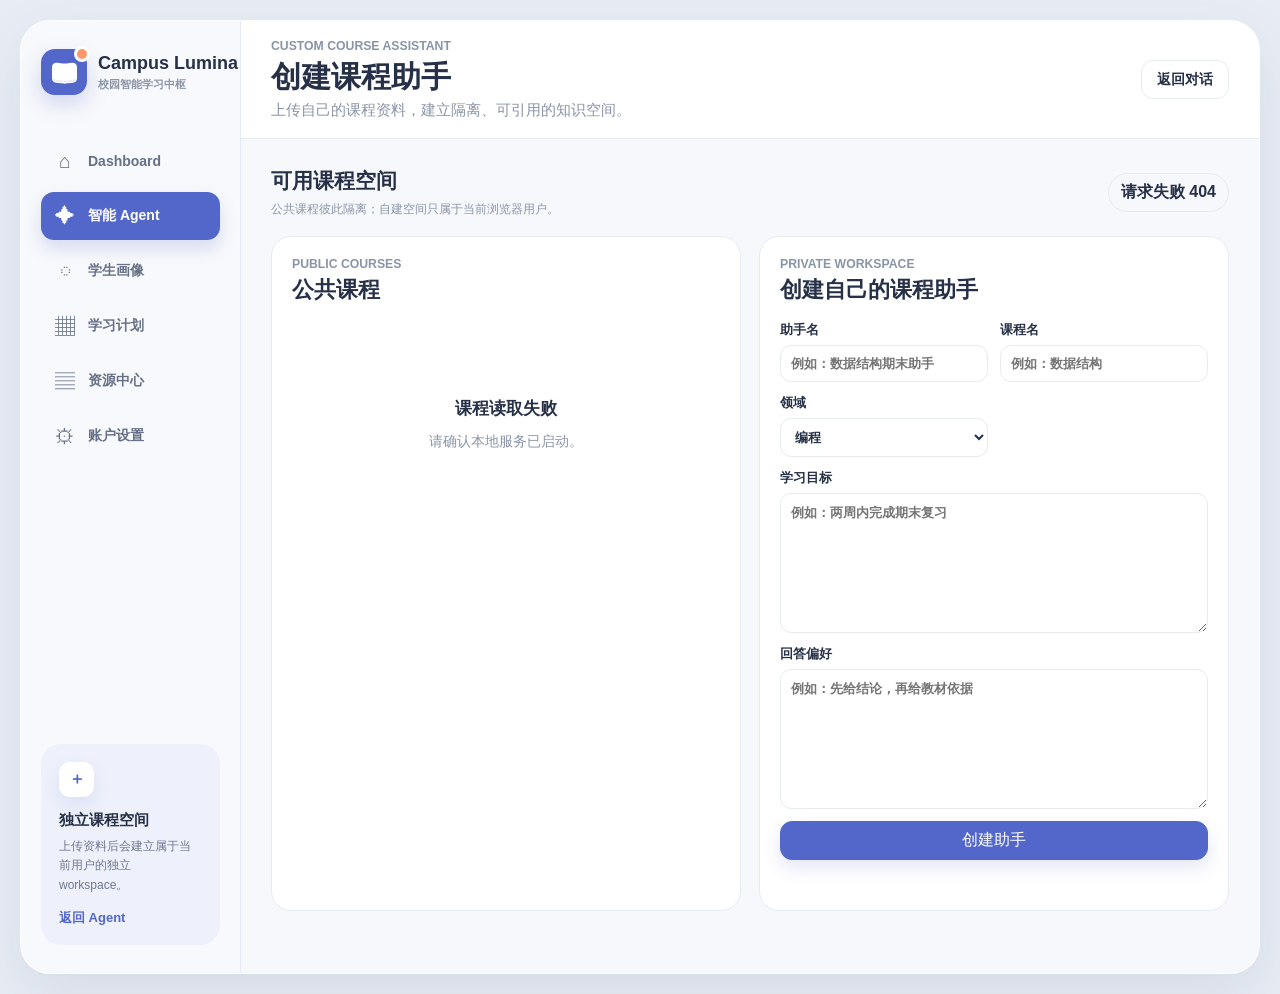
==== commit b9c52bc4: "feat: redesign campus learning platform" ====
--- a/static/assistants.html
+++ b/static/assistants.html
@@ -1,45 +1,19 @@
 <!doctype html>
 <html lang="zh-CN">
-<head>
-  <meta charset="UTF-8" />
-  <meta name="viewport" content="width=device-width, initial-scale=1.0" />
-  <title>课程助手｜PyLearnSpark</title>
-  <link rel="stylesheet" href="/static/styles.css?v=7" />
-</head>
-<body class="profile-body">
-  <header class="profile-topbar">
-    <a class="brand compact" href="/"><div class="brand-logo">Py</div><div><div class="brand-title">PyLearnSpark</div><div class="brand-subtitle">课程知识空间</div></div></a>
-    <nav class="profile-nav"><a href="/chat">返回答疑</a></nav>
-  </header>
-  <main class="assistant-main">
-    <section class="assistant-heading">
-      <div><span class="badge">LightRAG 1.5.4</span><h1>课程助手</h1><p>公共课程彼此隔离；你上传的资料会进入只属于当前用户的新 workspace。</p></div>
-      <div id="ragStatus" class="review-badge">检测中</div>
+<head><meta charset="UTF-8" /><meta name="viewport" content="width=device-width, initial-scale=1.0" /><title>创建课程助手｜Campus Lumina</title><link rel="stylesheet" href="/static/styles.css?v=12" /></head>
+<body class="lumina-body assistants-body">
+  <main class="lumina-stage"><section class="lumina-shell two-column-shell">
+    <aside class="lumina-sidebar"><a class="lumina-brand" href="/"><span class="lumina-brand-mark" aria-hidden="true"><i></i></span><span><strong>Campus Lumina</strong><small>校园智能学习中枢</small></span></a><nav class="lumina-nav" aria-label="主导航"><a href="/"><span class="nav-symbol">⌂</span>Dashboard</a><a class="active" href="/chat"><span class="nav-symbol">✦</span>智能 Agent</a><a href="/profile"><span class="nav-symbol">◌</span>学生画像</a><a href="/plan"><span class="nav-symbol">▦</span>学习计划</a><a href="/resources"><span class="nav-symbol">▤</span>资源中心</a><a href="/settings"><span class="nav-symbol">⚙</span>账户设置</a></nav><div class="lumina-side-note"><span class="side-note-icon">＋</span><strong>独立课程空间</strong><p>上传资料后会建立属于当前用户的独立 workspace。</p><a href="/chat">返回 Agent</a></div></aside>
+    <section class="page-workspace"><header class="page-topbar"><div class="page-heading"><span>Custom Course Assistant</span><h1>创建课程助手</h1><p>上传自己的课程资料，建立隔离、可引用的知识空间。</p></div><a class="secondary-action" href="/chat">返回对话</a></header>
+      <main class="page-content assistant-main">
+        <section class="assistant-heading"><div><h2>可用课程空间</h2><p>公共课程彼此隔离；自建空间只属于当前浏览器用户。</p></div><div id="ragStatus" class="review-badge">检测中</div></section>
+        <div class="assistant-layout">
+          <section class="assistant-panel"><div class="panel-heading"><div><span>Public Courses</span><h2>公共课程</h2></div></div><div id="publicCourses" class="assistant-list"><div class="content-loading"><span></span><strong>正在读取课程</strong></div></div></section>
+          <section id="createAssistantSection" class="assistant-panel"><div class="panel-heading"><div><span>Private Workspace</span><h2>创建自己的课程助手</h2></div></div><form id="assistantForm" class="assistant-form"><label>助手名<input name="name" required maxlength="80" placeholder="例如：数据结构期末助手" /></label><label>课程名<input name="course_name" required maxlength="120" placeholder="例如：数据结构" /></label><label>领域<select name="domain"><option value="programming">编程</option><option value="math">数学</option><option value="politics">思政</option><option value="other">其他</option></select></label><label>学习目标<textarea name="learning_goal" rows="2" placeholder="例如：两周内完成期末复习"></textarea></label><label>回答偏好<textarea name="answer_preference" rows="2" placeholder="例如：先给结论，再给教材依据"></textarea></label><button class="primary-action" type="submit">创建助手</button></form><div id="createResult" class="assistant-feedback" aria-live="polite"></div></section>
+        </div>
+        <section id="customPanel" class="assistant-panel" hidden><div class="assistant-panel-head"><div><span class="page-heading"><span>Indexing Workspace</span></span><h2 id="customTitle">我的课程助手</h2><p id="customMeta"></p></div><span id="customStatus" class="review-badge"></span></div><form id="uploadForm" class="upload-row"><input id="documentFile" type="file" accept=".pdf,.docx,.pptx,.txt,.md,.markdown" required /><button class="primary-action" type="submit">上传并建立索引</button></form><div id="jobProgress" class="job-progress" hidden><div><span id="jobStage">等待</span><strong id="jobPercent">0%</strong></div><progress id="jobBar" max="100" value="0"></progress></div><div id="documentList" class="assistant-list"></div><form id="assistantQueryForm" class="assistant-query"><textarea id="assistantQuestion" rows="2" placeholder="索引完成后，依据刚上传的资料提问" required></textarea><button class="primary-action" type="submit">提问</button></form><article id="assistantAnswer" class="assistant-answer" hidden></article></section>
+      </main>
     </section>
-    <div class="assistant-layout">
-      <section class="assistant-panel"><h2>公共课程</h2><div id="publicCourses" class="assistant-list"></div></section>
-      <section class="assistant-panel">
-        <h2>创建自己的课程助手</h2>
-        <form id="assistantForm" class="assistant-form">
-          <label>助手名<input name="name" required maxlength="80" placeholder="例如：数据结构期末助手" /></label>
-          <label>课程名<input name="course_name" required maxlength="120" placeholder="例如：数据结构" /></label>
-          <label>领域<select name="domain"><option value="programming">编程</option><option value="math">数学</option><option value="politics">思政</option><option value="other">其他</option></select></label>
-          <label>学习目标<textarea name="learning_goal" rows="2" placeholder="例如：两周内完成期末复习"></textarea></label>
-          <label>回答偏好<textarea name="answer_preference" rows="2" placeholder="例如：先给结论，再给教材依据"></textarea></label>
-          <button class="primary-btn" type="submit">创建助手</button>
-        </form>
-        <div id="createResult" class="assistant-feedback"></div>
-      </section>
-    </div>
-    <section id="customPanel" class="assistant-panel" hidden>
-      <div class="assistant-panel-head"><div><h2 id="customTitle">我的课程助手</h2><p id="customMeta"></p></div><span id="customStatus" class="review-badge"></span></div>
-      <form id="uploadForm" class="upload-row"><input id="documentFile" type="file" accept=".pdf,.docx,.pptx,.txt,.md,.markdown" required /><button class="primary-btn" type="submit">上传并建立索引</button></form>
-      <div id="jobProgress" class="job-progress" hidden><div><span id="jobStage">等待</span><strong id="jobPercent">0%</strong></div><progress id="jobBar" max="100" value="0"></progress></div>
-      <div id="documentList" class="assistant-list"></div>
-      <form id="assistantQueryForm" class="assistant-query"><textarea id="assistantQuestion" rows="2" placeholder="索引完成后，依据刚上传的资料提问" required></textarea><button class="primary-btn" type="submit">提问</button></form>
-      <article id="assistantAnswer" class="assistant-answer" hidden></article>
-    </section>
-  </main>
-  <script src="/static/assistants.js?v=1"></script>
-</body>
-</html>
+  </section></main>
+  <script src="/static/campus.js?v=2"></script><script src="/static/assistants.js?v=2"></script>
+</body></html>
--- a/static/styles.css
+++ b/static/styles.css
@@ -121,3 +121,176 @@
   .agent-workspace{grid-template-columns:1fr;height:calc(100vh - 63px)}.agent-layout .chat-sidebar{display:none}.agent-chat-header{padding:10px 13px}.active-agent-mark{width:38px;height:38px;flex-basis:38px}.agent-heading h1{font-size:14px}.agent-heading .course-picker select{min-width:130px;max-width:155px}.agent-header-tools{gap:5px}.mode-pill{padding:0 7px}.chat-header-actions{display:none}.agent-layout .chat-messages{padding:17px 13px}.agent-layout .message{max-width:96%}.agent-layout .bubble{max-width:calc(100vw - 82px)}.agent-layout .quick-prompts{padding:7px 13px}.agent-layout .chat-composer{grid-template-columns:minmax(0,1fr) 57px;padding:10px 13px 13px}.lumina-send-btn{width:57px}.lumina-send-btn span{display:none}
   .profile-lumina-topbar{height:auto;padding:15px;align-items:flex-start;flex-direction:column}.profile-top-actions{width:100%}.profile-course-picker{flex:1}.profile-course-picker select{min-width:0;width:100%}.profile-dashboard{padding:15px}.profile-overview-bar{grid-template-columns:1fr;padding:20px}.profile-dimension-grid,.profile-insight-column,.profile-record-grid,.profile-secondary-grid{grid-template-columns:1fr}.qualitative-radar{width:250px}.profile-panel{padding:16px}
 }
+
+.profile-section-grid{display:grid;grid-template-columns:1fr 1fr;gap:18px;margin-top:18px}.profile-fact-grid{display:grid;grid-template-columns:1fr 1fr;gap:9px}.profile-fact{min-height:95px;display:grid;grid-template-columns:minmax(0,1fr) auto;gap:10px;align-items:start;padding:13px;border:1px solid var(--lumina-line);border-radius:14px;background:var(--lumina-soft)}.profile-fact.waiting{border-style:dashed;background:transparent}.profile-fact span,.profile-fact strong,.profile-fact small{display:block}.profile-fact span{color:var(--lumina-muted);font-size:.55rem;font-weight:900}.profile-fact strong{margin-top:6px;font-size:.68rem;line-height:1.5;overflow-wrap:anywhere}.profile-fact small{margin-top:7px;color:var(--lumina-muted);font-size:.52rem;line-height:1.5}.profile-fact-edit,.profile-record-edit{border:0;background:transparent;color:var(--lumina-indigo);font-size:.53rem;font-weight:900;text-decoration:none;cursor:pointer}.profile-primary-grid>.profile-record-section{margin-top:0}.profile-record-edit{display:block;margin:0 13px 13px auto}.profile-visual-empty{min-height:150px;display:grid;align-content:center;gap:7px;text-align:center}.profile-visual-empty strong{font-size:.76rem}.profile-visual-empty p{margin:0;color:var(--lumina-muted);font-size:.6rem;line-height:1.6}.profile-edit-note{margin:0;padding:11px;border-radius:11px;background:var(--lumina-soft);color:var(--lumina-muted);font-size:.59rem;line-height:1.55}
+@media(max-width:980px){.profile-section-grid{grid-template-columns:1fr}}
+@media(max-width:720px){.profile-fact-grid{grid-template-columns:1fr}}
+
+.agent-option em{display:block;margin-top:4px;color:var(--lumina-muted);font-size:.48rem;font-style:normal}.agent-avatar.math{font-size:.56rem}.knowledge-space-status{display:block;margin-top:3px;color:var(--lumina-muted);font-size:.5rem!important;font-weight:700!important;text-transform:none!important}.knowledge-space-status.available{color:#188c7e}.knowledge-space-status.unavailable{color:#c86238}.agent-layout .chat-composer{position:relative;grid-template-columns:minmax(0,1fr) 82px}.active-tool-bar{grid-column:1/-1;display:flex;align-items:center;justify-content:space-between;min-height:34px;padding:6px 9px 6px 12px;border:1px solid #dce2f7;border-radius:12px;background:var(--lumina-indigo-soft);color:var(--lumina-indigo);font-size:.58rem;font-weight:900}.active-tool-bar[hidden]{display:none}.active-tool-bar button{width:24px;height:24px;border:0;border-radius:8px;background:var(--lumina-surface);color:var(--lumina-indigo);cursor:pointer}.chat-tool-wrap{position:absolute;left:9px;bottom:10px;z-index:6}.chat-tool-button{width:36px;height:36px;border:0;border-radius:11px;background:var(--lumina-soft);color:var(--lumina-muted);font-size:1.12rem;cursor:pointer}.chat-tool-button:hover,.chat-tool-button[aria-expanded="true"]{background:var(--lumina-indigo-soft);color:var(--lumina-indigo);box-shadow:0 0 0 5px rgba(82,103,201,.08)}.chat-tool-menu{position:absolute;left:0;bottom:45px;width:260px;padding:7px;border:1px solid var(--lumina-line);border-radius:16px;background:var(--lumina-surface);box-shadow:0 20px 45px rgba(32,43,68,.18)}.chat-tool-menu[hidden]{display:none}.chat-tool-menu button,.chat-tool-menu a{width:100%;display:block;padding:9px 10px;border:0;border-radius:10px;background:transparent;color:var(--lumina-text);text-align:left;text-decoration:none;cursor:pointer}.chat-tool-menu button:hover,.chat-tool-menu a:hover{background:var(--lumina-soft)}.chat-tool-menu strong,.chat-tool-menu small{display:block}.chat-tool-menu strong{font-size:.62rem}.chat-tool-menu small{margin-top:3px;color:var(--lumina-muted);font-size:.5rem}.agent-layout .input-shell textarea{padding-left:98px}.agent-layout .voice-btn{left:52px}.message-tool-label{display:inline-flex;margin-bottom:4px;padding:3px 7px;border-radius:999px;background:rgba(255,255,255,.18);font-size:.5rem;font-weight:900}.chat-resource-grid{display:grid;grid-template-columns:repeat(2,minmax(0,1fr));gap:8px;margin:12px 0}.chat-resource-card{display:grid;gap:5px;padding:11px;border:1px solid var(--lumina-line);border-radius:12px;background:var(--lumina-soft);color:var(--lumina-text);text-decoration:none}.chat-resource-card span,.chat-resource-card small{color:var(--lumina-muted);font-size:.5rem}.chat-resource-card strong{font-size:.62rem;line-height:1.45}.resource-center-link{color:var(--lumina-indigo);font-size:.57rem;font-weight:900}.resource-generation-note{color:var(--lumina-muted);font-size:.56rem}
+@media(max-width:720px){.chat-tool-menu{position:fixed;left:13px;right:13px;bottom:84px;width:auto;max-height:60vh;overflow:auto}.chat-resource-grid{grid-template-columns:1fr}.agent-layout .input-shell textarea{padding-left:92px}}
+
+/* Campus Lumina product pages */
+html[data-font-size="small"]{font-size:14px}
+html[data-font-size="medium"]{font-size:16px}
+html[data-font-size="large"]{font-size:18px}
+html[data-accent="teal"]{--lumina-indigo:#2eb9a6;--lumina-indigo-soft:#e4f7f3}
+html[data-accent="orange"]{--lumina-indigo:#e77e4d;--lumina-indigo-soft:#fff0e8}
+html[data-density="compact"] .page-content{padding-top:20px}
+html[data-density="compact"] .content-panel{padding:16px}
+html[data-theme="dark"]{
+  color-scheme:dark;
+  --lumina-bg:#151a24;--lumina-surface:#202633;--lumina-soft:#282f3d;
+  --lumina-text:#edf1f8;--lumina-muted:#aab3c4;--lumina-line:#374052;
+  --lumina-indigo-soft:#303a61;--lumina-teal-soft:#203f3d;--lumina-orange-soft:#4a342d;
+  --lumina-shadow:0 22px 60px rgba(0,0,0,.28);
+}
+html[data-theme="dark"] .lumina-sidebar,
+html[data-theme="dark"] .lumina-rightbar,
+html[data-theme="dark"] .lumina-topbar,
+html[data-theme="dark"] .page-topbar,
+html[data-theme="dark"] .profile-lumina-topbar,
+html[data-theme="dark"] .agent-layout .chat-sidebar,
+html[data-theme="dark"] .agent-chat-header,
+html[data-theme="dark"] .content-panel,
+html[data-theme="dark"] .profile-panel,
+html[data-theme="dark"] .lumina-table-card,
+html[data-theme="dark"] .resource-filter-bar,
+html[data-theme="dark"] .settings-panel,
+html[data-theme="dark"] .modal-card,
+html[data-theme="dark"] .mode-modal,
+html[data-theme="dark"] .agent-layout .input-shell,
+html[data-theme="dark"] .agent-layout .bubble,
+html[data-theme="dark"] .profile-record{background:var(--lumina-surface);color:var(--lumina-text)}
+html[data-theme="dark"] .dashboard-main,
+html[data-theme="dark"] .profile-workspace,
+html[data-theme="dark"] .agent-workspace,
+html[data-theme="dark"] .agent-chat-main,
+html[data-theme="dark"] .agent-layout .chat-messages,
+html[data-theme="dark"] .agent-layout .quick-prompts,
+html[data-theme="dark"] .agent-layout .chat-composer,
+html[data-theme="dark"] .page-workspace{background:#1b202c}
+html[data-theme="dark"] input,
+html[data-theme="dark"] select,
+html[data-theme="dark"] textarea,
+html[data-theme="dark"] button{color:var(--lumina-text)}
+html[data-theme="dark"] input,
+html[data-theme="dark"] select,
+html[data-theme="dark"] textarea{background:var(--lumina-surface);border-color:var(--lumina-line)}
+html[data-theme="dark"] .agent-layout .message.user .bubble{background:var(--lumina-indigo);color:#fff}
+html[data-theme="dark"] .radar-ring:after{background:var(--lumina-surface)}
+
+.two-column-shell{display:grid;grid-template-columns:220px minmax(0,1fr)}
+.page-workspace{min-width:0;background:#f7f8fc}
+.page-topbar{min-height:92px;padding:18px 30px;display:flex;align-items:center;justify-content:space-between;gap:24px;background:#fff;border-bottom:1px solid var(--lumina-line)}
+.page-heading>span,.panel-heading>div>span,.modal-card-head span{display:block;color:var(--lumina-muted);font-size:.58rem;font-weight:900;text-transform:uppercase}
+.page-heading h1{margin:4px 0 3px;font-size:1.48rem}.page-heading p{margin:0;color:var(--lumina-muted);font-size:.72rem}
+.page-actions{display:flex;align-items:center;gap:9px;flex-wrap:wrap}
+.primary-action,.secondary-action{min-height:39px;display:inline-flex;align-items:center;justify-content:center;padding:0 15px;border-radius:12px;font-size:.7rem;font-weight:900;text-decoration:none;cursor:pointer}
+.primary-action{border:1px solid var(--lumina-indigo);background:var(--lumina-indigo);color:#fff!important;box-shadow:0 8px 18px rgba(82,103,201,.16)}
+.secondary-action{border:1px solid var(--lumina-line);background:var(--lumina-surface);color:var(--lumina-text)}
+.page-content{padding:28px 30px 40px}.content-panel,.settings-panel{padding:21px;border:1px solid var(--lumina-line);border-radius:22px;background:#fff}
+.panel-heading{display:flex;align-items:flex-start;justify-content:space-between;gap:16px;margin-bottom:17px}.panel-heading h2{margin:4px 0 0;font-size:1.08rem}.panel-heading>small{color:var(--lumina-muted);font-size:.6rem;line-height:1.55;text-align:right}
+.content-loading,.content-empty,.content-error{min-height:210px;display:grid;place-content:center;justify-items:center;gap:10px;text-align:center;color:var(--lumina-muted)}
+.content-loading span{width:25px;height:25px;border:3px solid var(--lumina-line);border-top-color:var(--lumina-indigo);border-radius:50%;animation:campusSpin .8s linear infinite}
+.content-empty strong,.content-error strong{color:var(--lumina-text);font-size:.82rem}.content-empty p,.content-error p{max-width:420px;margin:0;font-size:.68rem;line-height:1.65}
+@keyframes campusSpin{to{transform:rotate(360deg)}}
+
+.dashboard-status-grid{display:grid;grid-template-columns:repeat(4,minmax(0,1fr));gap:11px;margin-top:17px}.dashboard-status-card{min-height:83px;padding:14px;border:1px solid rgba(255,255,255,.62);border-radius:16px;background:rgba(255,255,255,.72)}.dashboard-status-card strong{display:block;font-size:1.22rem}.dashboard-status-card span,.dashboard-status-card small{display:block}.dashboard-status-card span{margin-top:3px;font-size:.62rem;font-weight:900}.dashboard-status-card small{margin-top:7px;color:var(--lumina-muted);font-size:.54rem;line-height:1.35}
+.dashboard-context-grid{display:grid;grid-template-columns:1fr 1fr;gap:15px}.dashboard-context-card{min-height:116px;display:grid;grid-template-columns:42px minmax(0,1fr) auto;align-items:center;gap:13px;padding:17px;border:1px solid var(--lumina-line);border-radius:19px;background:var(--lumina-surface);text-decoration:none;color:var(--lumina-text)}.context-icon{width:42px;height:42px;border-radius:13px;display:grid;place-items:center;background:var(--lumina-indigo-soft);color:var(--lumina-indigo);font-weight:900}.dashboard-context-card strong,.dashboard-context-card span,.dashboard-context-card small{display:block}.dashboard-context-card strong{font-size:.78rem}.dashboard-context-card span{margin-top:5px;color:var(--lumina-muted);font-size:.62rem}.dashboard-context-card small{margin-top:7px;color:var(--lumina-indigo);font-size:.56rem}.dashboard-context-card>b{font-size:1.1rem;color:var(--lumina-indigo)}
+.dashboard-quick-grid{display:grid;grid-template-columns:repeat(5,minmax(0,1fr));gap:10px}.dashboard-quick-card{min-height:88px;display:flex;flex-direction:column;justify-content:space-between;padding:14px;border:1px solid var(--lumina-line);border-radius:17px;background:var(--lumina-surface);text-decoration:none;color:var(--lumina-text)}.dashboard-quick-card span{font-size:1.1rem;color:var(--lumina-indigo)}.dashboard-quick-card strong{font-size:.68rem;line-height:1.45}
+.table-empty-state{padding:35px!important;text-align:center!important;color:var(--lumina-muted)}.task-title-link{color:var(--lumina-text)!important}.dashboard-reminders-empty{padding:17px 0;color:var(--lumina-muted);font-size:.63rem;line-height:1.6}.dashboard-reminder-list{display:grid}.dashboard-reminder-list .reminder-item{text-decoration:none;color:var(--lumina-text)}.user-avatar.has-image,.settings-avatar.has-image{background-size:cover;background-position:center}.user-avatar.has-image span,.settings-avatar.has-image span{display:none}
+
+.plan-lower-grid{display:grid;grid-template-columns:minmax(0,1.1fr) minmax(300px,.9fr);gap:18px;margin-top:18px}.schedule-grid{display:grid;grid-template-columns:repeat(7,minmax(128px,1fr));gap:9px;overflow:auto;padding-bottom:4px}.schedule-day{min-height:220px;padding:10px;border-radius:15px;background:var(--lumina-soft)}.schedule-day>header{display:flex;align-items:center;justify-content:space-between;margin-bottom:9px}.schedule-day>header strong{font-size:.65rem}.schedule-day>header span{color:var(--lumina-muted);font-size:.55rem}.schedule-class{width:100%;display:block;margin-bottom:7px;padding:10px;border:0;border-left:4px solid var(--lumina-indigo);border-radius:10px;background:var(--lumina-surface);text-align:left;cursor:pointer;box-shadow:0 5px 13px rgba(48,61,91,.05)}.schedule-class.teal{border-left-color:var(--lumina-teal)}.schedule-class.orange{border-left-color:var(--lumina-orange)}.schedule-class strong,.schedule-class span,.schedule-class small{display:block}.schedule-class strong{font-size:.61rem}.schedule-class span{margin-top:5px;font-size:.55rem}.schedule-class small{margin-top:4px;color:var(--lumina-muted);font-size:.5rem}.schedule-empty{padding:25px 6px;color:var(--lumina-muted);font-size:.57rem;text-align:center}
+.calendar-controls{display:flex;gap:5px}.calendar-controls button{height:29px;min-width:29px;padding:0 8px;border:1px solid var(--lumina-line);border-radius:9px;background:var(--lumina-surface);cursor:pointer}.plan-calendar-week,.plan-calendar-grid{display:grid;grid-template-columns:repeat(7,1fr);gap:5px}.plan-calendar-week span{text-align:center;color:var(--lumina-muted);font-size:.55rem;font-weight:900}.plan-calendar-day{position:relative;min-height:62px;padding:7px;border:1px solid transparent;border-radius:10px;background:transparent;text-align:left;cursor:pointer}.plan-calendar-day:hover{border-color:var(--lumina-line)}.plan-calendar-day.muted{opacity:.35}.plan-calendar-day.today{background:var(--lumina-indigo-soft);color:var(--lumina-indigo);font-weight:900}.plan-calendar-day span{font-size:.56rem}.plan-calendar-dots{position:absolute;left:7px;bottom:7px;display:flex;gap:3px}.plan-calendar-dots i{width:5px;height:5px;border-radius:50%;background:var(--lumina-indigo)}.plan-calendar-dots i:nth-child(2){background:var(--lumina-orange)}
+.plan-task-list{display:grid;gap:8px}.plan-task{display:grid;grid-template-columns:8px minmax(0,1fr) auto;align-items:center;gap:10px;padding:11px;border:1px solid var(--lumina-line);border-radius:13px;background:var(--lumina-surface)}.plan-task>i{width:8px;height:34px;border-radius:5px;background:var(--lumina-indigo)}.plan-task.exam>i,.plan-task.deadline>i{background:var(--lumina-orange)}.plan-task.done{opacity:.58}.plan-task strong,.plan-task span{display:block}.plan-task strong{font-size:.65rem}.plan-task span{margin-top:5px;color:var(--lumina-muted);font-size:.54rem}.plan-task button{border:0;background:transparent;color:var(--lumina-indigo);font-size:.58rem;font-weight:900;cursor:pointer}
+.campus-modal{position:fixed;inset:0;z-index:300;display:grid;place-items:center;padding:20px;background:rgba(20,28,44,.42)}.campus-modal[hidden]{display:none}.modal-card{width:min(680px,100%);max-height:calc(100vh - 40px);overflow:auto;padding:22px;border:1px solid var(--lumina-line);border-radius:24px;background:#fff;box-shadow:0 26px 70px rgba(20,28,44,.24)}.modal-card-head{display:flex;align-items:flex-start;justify-content:space-between;margin-bottom:18px}.modal-card-head h2{margin:4px 0 0}.modal-card-head>button{width:34px;height:34px;border:1px solid var(--lumina-line);border-radius:10px;background:var(--lumina-surface);font-size:1.1rem;cursor:pointer}.form-grid,.settings-form{display:grid;grid-template-columns:1fr 1fr;gap:14px}.form-grid label,.settings-form label{display:grid;gap:6px;color:var(--lumina-muted);font-size:.62rem;font-weight:900}.form-grid input,.form-grid select,.form-grid textarea,.settings-form input,.settings-form select,.settings-form textarea{width:100%;min-height:40px;padding:9px 11px;border:1px solid var(--lumina-line);border-radius:11px;background:var(--lumina-surface);color:var(--lumina-text);font:inherit;outline:0}.form-grid textarea,.settings-form textarea{min-height:85px}.form-grid .wide,.settings-form .wide{grid-column:1/-1}.check-label{display:flex!important;grid-template-columns:auto 1fr!important;align-items:center}.check-label input{width:16px!important;min-height:16px!important}.form-actions{display:flex;align-items:center;justify-content:flex-end;gap:9px}.form-actions>span{flex:1}.text-action{border:0;background:transparent;color:var(--lumina-indigo);font-weight:900;cursor:pointer}.text-action.danger{color:#d64f5d}
+
+.resource-filter-bar{display:grid;grid-template-columns:repeat(3,minmax(145px,.8fr)) minmax(220px,1.5fr);gap:10px;margin-bottom:27px;padding:15px;border:1px solid var(--lumina-line);border-radius:18px;background:#fff}.resource-filter-bar label{display:grid;gap:6px;color:var(--lumina-muted);font-size:.55rem;font-weight:900}.resource-filter-bar select,.resource-filter-bar input{width:100%;min-height:38px;padding:0 10px;border:1px solid var(--lumina-line);border-radius:10px;background:var(--lumina-surface);color:var(--lumina-text)}.resource-center-grid{display:grid;grid-template-columns:repeat(3,minmax(0,1fr));gap:13px}.resource-card{min-height:190px;display:flex;flex-direction:column;padding:17px;border:1px solid var(--lumina-line);border-radius:18px;background:var(--lumina-surface)}.resource-card-head{display:flex;align-items:flex-start;justify-content:space-between;gap:10px}.resource-type-icon{width:38px;height:38px;border-radius:12px;display:grid;place-items:center;background:var(--lumina-indigo-soft);color:var(--lumina-indigo);font-size:.66rem;font-weight:900}.resource-card h3{margin:14px 0 6px;font-size:.8rem;line-height:1.45}.resource-card p{margin:0;color:var(--lumina-muted);font-size:.59rem;line-height:1.55}.resource-card-meta{display:flex;gap:6px;flex-wrap:wrap;margin:10px 0}.resource-card-meta span,.review-state{padding:4px 7px;border-radius:999px;background:var(--lumina-soft);color:var(--lumina-muted);font-size:.5rem;font-weight:900}.review-state.passed{background:var(--lumina-teal-soft);color:#188c7e}.review-state.needs_revision,.review-state.insufficient_evidence{background:var(--lumina-orange-soft);color:#c86238}.review-state.rejected{background:#fdebed;color:#bd3e4b}.resource-card-actions{display:flex;align-items:center;gap:7px;margin-top:auto}.resource-card-actions a,.resource-card-actions button{min-height:31px;padding:0 9px;border:1px solid var(--lumina-line);border-radius:9px;background:var(--lumina-surface);color:var(--lumina-text);text-decoration:none;font-size:.54rem;font-weight:900;cursor:pointer}.resource-card-actions a{background:var(--lumina-indigo);border-color:var(--lumina-indigo);color:#fff}.resource-card-actions button:disabled{opacity:.4;cursor:not-allowed}
+
+.settings-content{max-width:980px}.settings-tabs{display:flex;gap:7px;margin-bottom:15px;padding:5px;border-radius:14px;background:var(--lumina-soft);width:max-content}.settings-tabs button{min-height:34px;padding:0 13px;border:0;border-radius:10px;background:transparent;color:var(--lumina-muted);font-size:.63rem;font-weight:900;cursor:pointer}.settings-tabs button.active{background:var(--lumina-surface);color:var(--lumina-indigo);box-shadow:0 5px 13px rgba(48,61,91,.08)}.settings-panel{display:none}.settings-panel.active{display:block}.settings-user-summary{margin-top:auto;text-align:center}.settings-user-summary strong,.settings-user-summary>span{display:block}.settings-user-summary strong{margin-top:10px;font-size:.74rem}.settings-user-summary>span{margin-top:4px;color:var(--lumina-muted);font-size:.57rem}.settings-avatar{width:55px;height:55px;margin:auto;display:grid;place-items:center;border-radius:18px;background:var(--lumina-indigo-soft);color:var(--lumina-indigo);font-weight:900}.settings-avatar.large{width:74px;height:74px;margin:0}.avatar-editor{display:grid!important;grid-template-columns:82px minmax(0,1fr);align-items:center}.choice-field{display:flex;align-items:center;gap:18px;padding:14px;border:1px solid var(--lumina-line);border-radius:13px}.choice-field legend{padding:0 7px;color:var(--lumina-muted);font-size:.62rem;font-weight:900}.choice-field label{display:flex;align-items:center;grid-template-columns:auto auto;gap:7px;color:var(--lumina-text)}.choice-field input{width:16px;min-height:16px}.accent-swatch{width:17px;height:17px;border-radius:6px;background:var(--lumina-indigo)}.accent-swatch.teal{background:var(--lumina-teal)}.accent-swatch.orange{background:var(--lumina-orange)}.toggle-stack{display:grid;gap:8px}.toggle-stack label{display:flex;align-items:center;grid-template-columns:auto 1fr;padding:10px;border:1px solid var(--lumina-line);border-radius:11px;color:var(--lumina-text)}.toggle-stack input{width:17px;min-height:17px}.settings-submit{display:flex;justify-content:flex-end}.preference-notice{padding:12px;border-radius:12px;background:var(--lumina-orange-soft);color:#aa5b37;font-size:.62rem;line-height:1.6}.save-state{padding:7px 10px;border-radius:999px;background:var(--lumina-soft);color:var(--lumina-muted);font-size:.58rem;font-weight:900}
+.mobile-nav-toggle{display:none;width:38px;height:38px;border:1px solid var(--lumina-line);border-radius:11px;background:var(--lumina-surface);font-size:1rem;cursor:pointer}
+.mobile-nav-toggle span{display:block;width:16px;height:2px;margin:2px auto;border-radius:2px;background:currentColor}
+
+@media(max-width:1180px){.dashboard-status-grid{grid-template-columns:1fr 1fr}.dashboard-quick-grid{grid-template-columns:repeat(3,1fr)}.resource-center-grid{grid-template-columns:1fr 1fr}.resource-filter-bar{grid-template-columns:1fr 1fr}}
+@media(max-width:980px){
+  .two-column-shell{display:block;min-height:100vh}.page-topbar{padding:16px 22px}.page-content{padding:22px}.mobile-nav-toggle{display:grid;place-items:center;flex:0 0 38px;order:3}.lumina-sidebar{overflow:visible!important;position:relative;flex-wrap:wrap}.lumina-sidebar .lumina-nav{display:none!important;width:100%;order:4;padding-top:8px}.lumina-sidebar.nav-open .lumina-nav{display:grid!important;grid-template-columns:1fr 1fr}.lumina-sidebar.nav-open .lumina-nav a{font-size:.7rem;width:auto;justify-content:flex-start;padding:0 12px}.lumina-sidebar.nav-open .nav-symbol{font-size:1rem}
+  .schedule-grid{grid-template-columns:repeat(7,minmax(150px,1fr))}.plan-lower-grid{grid-template-columns:1fr}.resource-center-grid{grid-template-columns:1fr 1fr}
+}
+@media(max-width:720px){
+  .page-topbar{align-items:flex-start;flex-direction:column}.page-actions{width:100%}.page-actions>*{flex:1}.page-content{padding:15px}.dashboard-status-grid,.dashboard-context-grid,.dashboard-quick-grid,.resource-center-grid,.resource-filter-bar{grid-template-columns:1fr}.dashboard-status-card{min-height:72px}.panel-heading{align-items:flex-start;flex-direction:column}.panel-heading>small{text-align:left}.plan-calendar-day{min-height:48px}.form-grid,.settings-form{grid-template-columns:1fr}.form-grid .wide,.settings-form .wide{grid-column:auto}.choice-field{align-items:flex-start;flex-direction:column;gap:10px}.settings-tabs{width:100%;overflow:auto}.settings-tabs button{white-space:nowrap}.avatar-editor{grid-template-columns:65px minmax(0,1fr)!important}.settings-avatar.large{width:58px;height:58px}.resource-filter-bar{padding:12px}
+}
+
+.assistant-main{max-width:1180px;padding:28px 30px 44px}.assistant-panel{border-color:var(--lumina-line);border-radius:20px;background:var(--lumina-surface)}.assistant-heading h2{margin:0;font-size:1.15rem}.assistant-heading p{margin:6px 0 0;font-size:.68rem}.assistant-item{border-color:var(--lumina-line);border-radius:13px;background:var(--lumina-soft)}.assistant-form input,.assistant-form select,.assistant-form textarea,.assistant-query textarea{border-color:var(--lumina-line);border-radius:11px;background:var(--lumina-surface);color:var(--lumina-text)}.assistant-form .primary-action{grid-column:1/-1}.resource-body .resource-main{max-width:1040px;padding:28px 30px 46px}.resource-header,.resource-content,.resource-meta-panel{border-color:var(--lumina-line);border-radius:20px;background:var(--lumina-surface)}
+@media(max-width:720px){.assistant-main,.resource-body .resource-main{padding:15px}.upload-row input{max-width:100%}}
+
+/* Markup alignment overrides */
+.dashboard-status-grid>article{min-height:83px;padding:14px;border:1px solid var(--lumina-line);border-radius:16px;background:var(--lumina-surface)}
+.dashboard-status-grid>article span,.dashboard-status-grid>article strong,.dashboard-status-grid>article small{display:block}.dashboard-status-grid>article strong{margin:5px 0;font-size:1.22rem}.dashboard-status-grid>article span{font-size:.62rem;font-weight:900}.dashboard-status-grid>article small{color:var(--lumina-muted);font-size:.54rem}
+.dashboard-context-card h3{margin:4px 0;font-size:.78rem}.dashboard-context-card p,.dashboard-context-card small{margin:0;color:var(--lumina-muted);font-size:.58rem;line-height:1.5}.dashboard-context-card>a{color:var(--lumina-indigo);font-size:.58rem;font-weight:900;text-decoration:none}
+.dashboard-quick-grid>a{min-height:88px;display:flex;flex-direction:column;justify-content:space-between;padding:14px;border:1px solid var(--lumina-line);border-radius:17px;background:var(--lumina-surface);text-decoration:none;color:var(--lumina-text)}.dashboard-quick-grid>a span{font-size:1.1rem;color:var(--lumina-indigo)}.dashboard-quick-grid>a strong{font-size:.68rem}
+.schedule-day>h3{margin:0 0 10px;font-size:.65rem}.schedule-day>div>p{padding:20px 5px;color:var(--lumina-muted);font-size:.56rem;text-align:center}.schedule-class.color-teal{border-left-color:var(--lumina-teal)}.schedule-class.color-orange{border-left-color:var(--lumina-orange)}.schedule-class em{display:block;margin-top:4px;color:var(--lumina-indigo);font-size:.5rem;font-style:normal}
+.plan-calendar-day b{position:absolute;right:6px;bottom:6px;min-width:16px;height:16px;display:grid;place-items:center;border-radius:999px;background:var(--lumina-orange);color:#fff;font-size:.48rem}
+.plan-task{grid-template-columns:28px minmax(0,1fr) auto}.plan-task h3{margin:4px 0;font-size:.66rem}.plan-task p,.plan-task span{display:block;margin:0;color:var(--lumina-muted);font-size:.53rem}.plan-task .task-check{width:26px;height:26px;border:1px solid var(--lumina-line);border-radius:9px;background:var(--lumina-soft)}
+.resource-center-card{min-height:190px;display:flex;flex-direction:column;padding:17px;border:1px solid var(--lumina-line);border-radius:18px;background:var(--lumina-surface)}.resource-card-top{display:flex;align-items:flex-start;justify-content:space-between;gap:10px}.favorite-button{width:31px;height:31px;border:1px solid var(--lumina-line);border-radius:10px;background:var(--lumina-surface);color:var(--lumina-muted);font-size:1rem;cursor:pointer}.favorite-button.active{background:var(--lumina-orange-soft);color:var(--lumina-orange)}.resource-card-body>span{display:block;margin-top:12px;color:var(--lumina-muted);font-size:.53rem}.resource-center-card h3{margin:7px 0 6px;font-size:.8rem;line-height:1.45}.resource-center-card p{margin:0;color:var(--lumina-muted);font-size:.59rem;line-height:1.55}.resource-center-grid>.content-empty,.resource-center-grid>.content-error{grid-column:1/-1}.resource-empty>a{color:var(--lumina-indigo);font-size:.62rem;font-weight:900}
+
+/* Readability, identity and focused Agent workspace */
+html{font-size:18px}
+html[data-font-size="small"]{font-size:16px}
+html[data-font-size="medium"]{font-size:18px}
+html[data-font-size="large"]{font-size:20px}
+.lumina-body{font-size:16px}
+.lumina-brand-mark{position:relative;width:46px;height:46px;flex:0 0 46px;border-radius:14px;box-shadow:0 9px 22px rgba(82,103,201,.24)}
+.lumina-brand-mark:after{content:"";position:absolute;right:-3px;top:-3px;width:10px;height:10px;border:3px solid var(--lumina-surface);border-radius:50%;background:var(--lumina-orange)}
+.lumina-brand-mark i{position:relative;width:27px;height:21px;display:block}
+.lumina-brand-mark i:before,.lumina-brand-mark i:after{content:"";position:absolute;top:1px;width:12px;height:18px;background:#fff;border:1px solid rgba(255,255,255,.85);box-shadow:inset 0 -2px rgba(82,103,201,.12)}
+.lumina-brand-mark i:before{left:1px;border-radius:5px 1px 2px 4px;transform:skewY(7deg)}
+.lumina-brand-mark i:after{right:1px;border-radius:1px 5px 4px 2px;transform:skewY(-7deg)}
+.lumina-brand strong{font-size:18px}.lumina-brand small{font-size:11px}
+.lumina-nav a{font-size:14px;min-height:48px}.nav-symbol{font-size:20px}
+.lumina-side-note strong{font-size:15px}.lumina-side-note p{font-size:12px}.lumina-side-note a{font-size:13px}
+.lumina-search input{font-size:14px}.lumina-date{font-size:13px}
+.welcome-kicker{font-size:11px}.welcome-copy p{font-size:14px}.lumina-primary-btn,.lumina-secondary-btn{font-size:14px}
+.lumina-section-head>div>span{font-size:10px}.lumina-section-head h2{font-size:22px}.lumina-section-head p{font-size:13px}.lumina-section-head>a{font-size:13px}
+.dashboard-feature h3{font-size:16px}.dashboard-feature p{font-size:12px}
+.lumina-table-card th{font-size:11px}.lumina-table-card th,.lumina-table-card td{font-size:13px}.lumina-table-card td strong{font-size:14px}
+.dashboard-user-card strong{font-size:15px}.dashboard-user-card span{font-size:12px}.calendar-head h3{font-size:16px}.calendar-week span{font-size:10px}.calendar-day{font-size:11px}.reminder-item strong{font-size:13px}.reminder-item time{font-size:10px}.service-card strong{font-size:13px}.service-card small{font-size:11px}
+.page-heading>span,.panel-heading>div>span,.modal-card-head span{font-size:.68rem}.page-heading h1{font-size:1.65rem}.page-heading p{font-size:.82rem}
+.primary-action,.secondary-action{font-size:.8rem}.panel-heading h2{font-size:1.2rem}.panel-heading>small{font-size:.7rem}.content-empty strong,.content-error strong{font-size:.92rem}.content-empty p,.content-error p{font-size:.78rem}
+.profile-fact span{font-size:.65rem}.profile-fact strong{font-size:.78rem}.profile-fact small{font-size:.62rem}.profile-record summary strong{font-size:13px}.profile-record summary small{font-size:11px}.profile-record dt,.profile-record dd{font-size:11px}
+.schedule-day>h3,.schedule-day>header strong{font-size:.75rem}.schedule-class strong{font-size:.72rem}.schedule-class span{font-size:.64rem}.schedule-class small{font-size:.59rem}.plan-task h3{font-size:.76rem}.plan-task p,.plan-task span{font-size:.63rem}
+.resource-center-card h3,.resource-card h3{font-size:.9rem}.resource-center-card p,.resource-card p{font-size:.69rem}.resource-card-body>span{font-size:.63rem}.resource-card-meta span,.review-state{font-size:.6rem}
+.settings-tabs button{font-size:.73rem}.form-grid label,.settings-form label{font-size:.72rem}.preference-notice{font-size:.72rem}
+
+.agent-layout{display:grid!important;grid-template-columns:minmax(0,1fr)!important;width:min(1700px,100%);height:calc(100vh - 40px)}
+.agent-workspace{grid-template-columns:310px minmax(0,1fr)!important;height:100%;min-height:0}
+.agent-layout .chat-sidebar{padding:20px 18px}
+.agent-rail-controls{display:flex;align-items:center;justify-content:space-between;gap:10px}
+.agent-home-button{display:inline-grid;place-items:center;text-decoration:none;border-radius:14px}
+.agent-home-button .lumina-brand-mark{width:44px;height:44px;flex-basis:44px}
+.agent-mobile-home{display:none;text-decoration:none}
+.agent-rail-title span{font-size:11px}.agent-rail-title h2{font-size:22px}
+.agent-option{min-height:68px;grid-template-columns:44px minmax(0,1fr);padding:10px}.agent-avatar{width:44px;height:44px;font-size:13px}.agent-option strong{font-size:14px}.agent-option small{font-size:11px}.agent-option em{font-size:10px}
+.agent-layout .new-chat-btn{min-height:46px;font-size:14px}.agent-layout .history-head h3{font-size:12px}.agent-layout .history-item strong{font-size:13px}.agent-layout .history-item span{font-size:10px}
+.agent-chat-header{min-height:108px;padding:16px 28px}.agent-heading span{font-size:10px}.agent-heading h1{font-size:20px}.agent-heading .course-picker{font-size:12px}.agent-heading .course-picker select{min-width:245px;max-width:360px;padding:7px 10px;font-size:12px}.knowledge-space-status{font-size:10px!important}.knowledge-space-status.general{color:#7b6f52}
+.mode-pill{height:34px;font-size:11px}.mode-info-btn{width:28px;height:28px;font-size:11px}
+.agent-layout .chat-messages{padding:28px clamp(24px,6vw,96px)}.agent-layout .message{max-width:min(900px,88%)}.agent-layout .avatar{width:40px;height:40px;flex-basis:40px;font-size:11px}.agent-layout .bubble{padding:16px 19px;font-size:15px;line-height:1.75}
+.agent-layout .quick-prompts{padding:9px clamp(24px,6vw,96px) 11px}.agent-layout .quick-prompts button{padding:9px 14px;font-size:12px}
+.agent-layout .chat-composer{grid-template-columns:minmax(0,1fr) 96px;padding:13px clamp(24px,6vw,96px) 18px}.agent-layout .input-shell textarea{min-height:66px;max-height:160px;padding-top:20px;font-size:15px}.lumina-send-btn{width:auto;height:66px;font-size:14px}.agent-layout .voice-status{font-size:11px}
+.agent-layout.sidebar-collapsed .agent-workspace{grid-template-columns:66px minmax(0,1fr)!important}
+.agent-layout.sidebar-collapsed .agent-rail{padding:16px 10px;align-items:center}
+.agent-layout.sidebar-collapsed .agent-rail-controls{width:100%;flex-direction:column}
+.agent-layout.sidebar-collapsed .agent-home-button .lumina-brand-mark{width:42px;height:42px;flex-basis:42px}
+.agent-layout.sidebar-collapsed .agent-rail-title,.agent-layout.sidebar-collapsed .agent-options,.agent-layout.sidebar-collapsed .new-chat-btn,.agent-layout.sidebar-collapsed .history-shell{display:none}
+
+@media(max-width:1100px){.agent-layout{grid-template-columns:minmax(0,1fr)!important}.agent-workspace{grid-template-columns:270px minmax(0,1fr)!important}}
+@media(max-width:980px){
+  .agent-layout{display:grid!important;height:100vh!important;min-height:100vh}.agent-workspace{height:100%!important;grid-template-columns:250px minmax(0,1fr)!important}
+  .lumina-brand-mark{width:42px;height:42px;flex-basis:42px;box-shadow:0 7px 18px rgba(82,103,201,.22)}
+  .lumina-nav a{font-size:13px}
+}
+@media(max-width:720px){
+  html{font-size:17px}.agent-workspace,.agent-layout.sidebar-collapsed .agent-workspace{grid-template-columns:1fr!important;height:100vh!important}.agent-layout .chat-sidebar{display:none}
+  .agent-mobile-home{display:inline-grid;place-items:center;flex:0 0 40px}.agent-mobile-home .lumina-brand-mark{width:40px;height:40px;flex-basis:40px}
+  .agent-chat-header{min-height:104px;padding:10px 12px}.agent-heading{gap:8px}.agent-heading h1{font-size:16px}.agent-heading .course-picker{font-size:10px}.agent-heading .course-picker select{min-width:140px;max-width:180px;font-size:10px}.knowledge-space-status{max-width:190px;overflow:hidden;text-overflow:ellipsis;white-space:nowrap}
+  .agent-layout .chat-messages{padding:18px 13px}.agent-layout .bubble{font-size:14px}.agent-layout .quick-prompts{padding:7px 13px}.agent-layout .quick-prompts button{font-size:11px}.agent-layout .chat-composer{grid-template-columns:minmax(0,1fr) 60px;padding:10px 13px 13px}.lumina-send-btn{width:60px;height:60px}
+}
